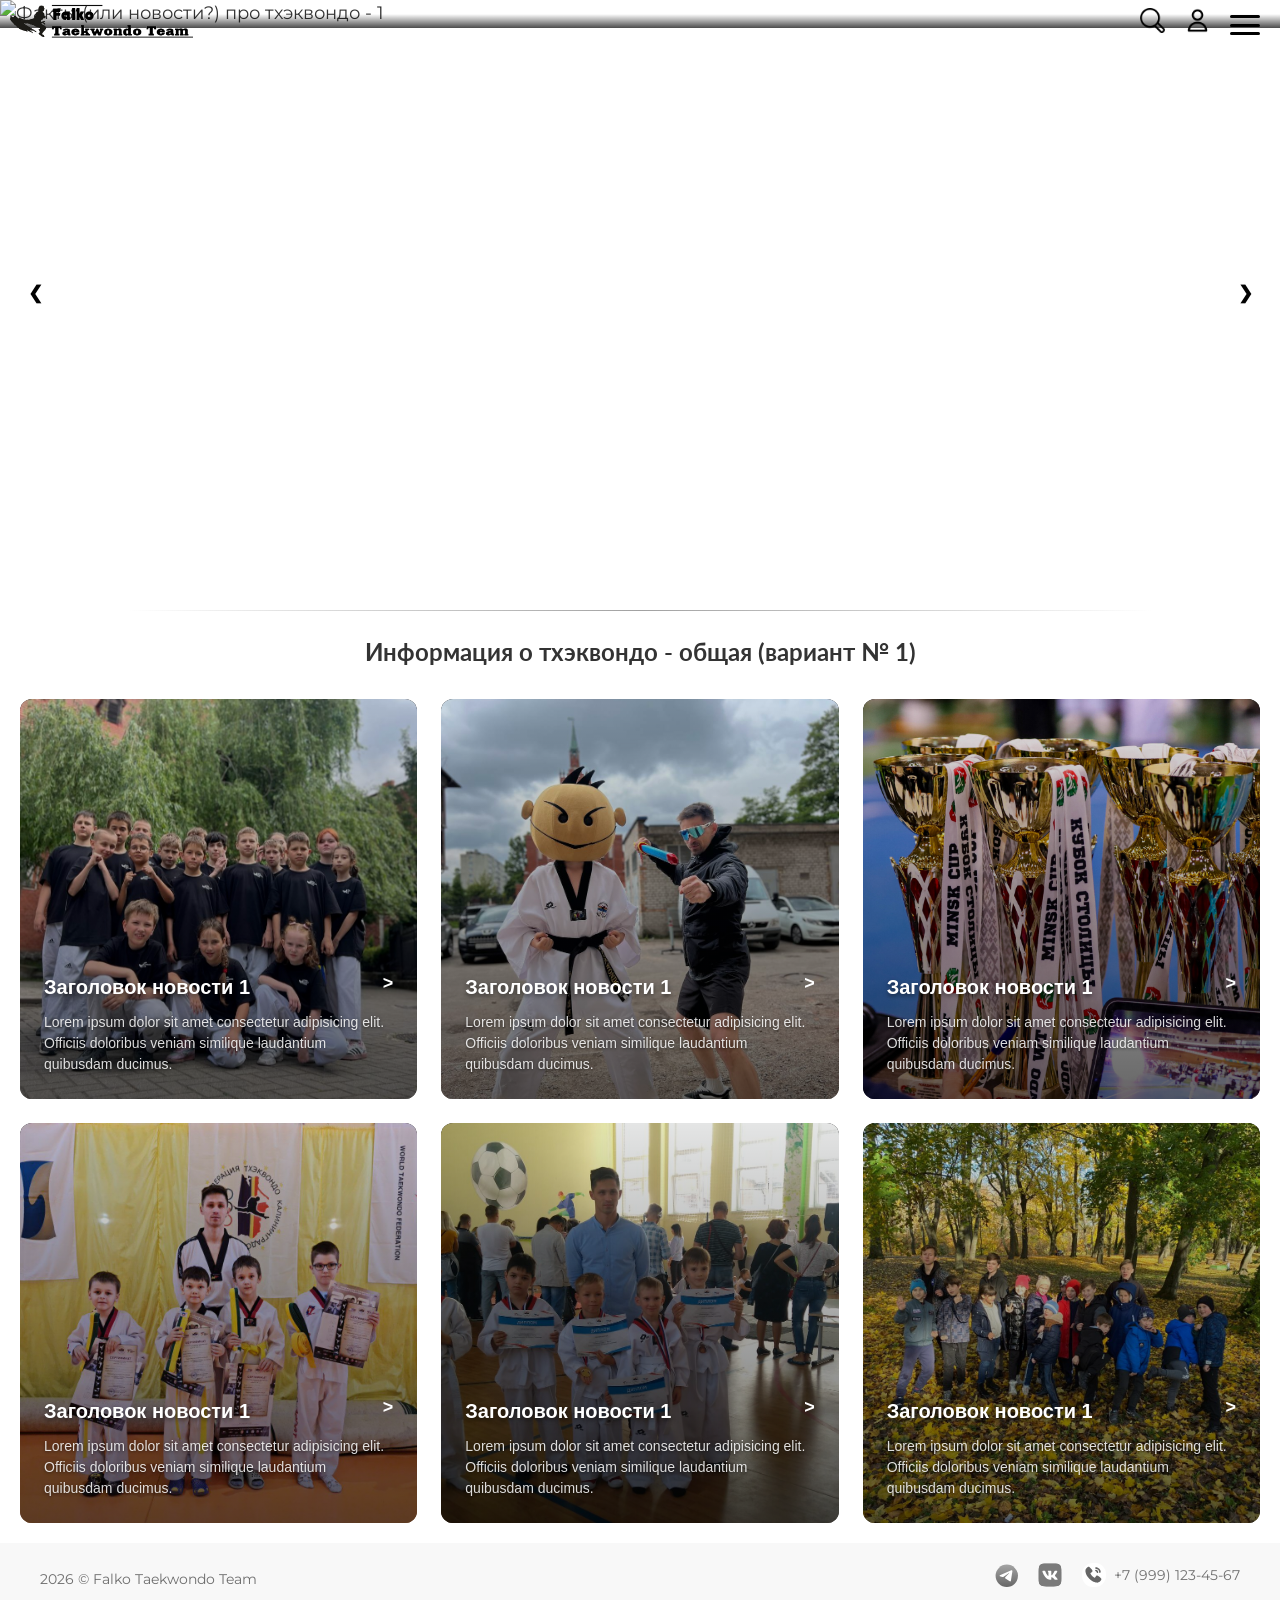
==== index.html @ ef69609c "first commit" ====
<!doctype html>
<html lang="en">

<head>
  <meta charset="UTF-8" />
  <meta name="viewport" content="width=device-width, initial-scale=1.0" />
  <title>Главная</title>


  <link rel="stylesheet" href="css/style_section.css">
  <link rel="stylesheet" href="css/style.css" />
  <link rel="stylesheet" href="css/style_footer.css">
  <link rel="stylesheet" href="css/style_button_up.css">
  <link rel="stylesheet" href="css/style_header.css">
  <link rel="stylesheet" href="css/style_news_1.css">
  <link rel="stylesheet" href="css/style_media_tablet.css">
  <link rel="stylesheet" href="css/style_media_mobile.css">


  <link rel="shortcut icon" href="image/favicon/favicon.ico" type="image/x-icon" />
  <link rel="apple-touch-icon" href="image/favicon/apple-touch-icon.png" />
  <link rel="icon" href="image/favicon/favicon.png" sizes="32x32" />
  <link rel="icon" href="image/favicon/favicon.png" sizes="16x16" />

  <link rel="preconnect" href="https://fonts.googleapis.com">
  <link rel="preconnect" href="https://fonts.gstatic.com" crossorigin>
  <link
    href="https://fonts.googleapis.com/css2?family=Lato:ital,wght@0,100;0,300;0,400;0,700;0,900;1,100;1,300;1,400;1,700;1,900&family=Montserrat:ital,wght@0,100..900;1,100..900&display=swap"
    rel="stylesheet">


  <script src="js/script_header.js" defer></script>
  <!-- <script src="js/script_body.js" defer></script> -->
  <script src="js/script_section.js" defer></script>
  <script src="js/script_button_up.js" defer></script>
  <script src="js/script_footer.js" defer></script>


</head>

<body>
  <site-header></site-header>


  <section class="section">
    <!-- Карусель "Факты о тхэквондо" -->
    <div class="carousel-wrapper">
      <div class="carousel-window">
        <button class="nav-btn prev" id="prevBtn">&#10094;</button>
        <button class="nav-btn next" id="nextBtn">&#10095;</button>
        <div class="carousel-dots" id="dotsContainer"></div>
        <div class="carousel-track" id="track"></div>
      </div>
    </div>


    <div class="rounded-line"></div>


    <!-- Новостной блок (вариант № 1) -->


    <div>
      <h1>Информация о тхэквондо - общая (вариант № 1)</h1>
      <div class="news-grid">
        <a href="#" class="news-card">
          <div class="news-card__image-wrap">
            <img src="image/content/new1_content/1.jpg" alt="Новость 1" class="news-card__image">
          </div>
          <div class="news-card__content">
            <div class="news-card__header">
              <h3 class="news-card__title">Заголовок новости 1</h3>
              <span class="news-card__arrow"></span>
            </div>
            <p class="news-card__text">Lorem ipsum dolor sit amet consectetur adipisicing elit. Officiis doloribus
              veniam similique laudantium quibusdam ducimus.</p>
          </div>
        </a>

        <a href="#" class="news-card">
          <div class="news-card__image-wrap">
            <img src="image/content/new1_content/2.jpg" alt="Новость 1" class="news-card__image">
          </div>
          <div class="news-card__content">
            <div class="news-card__header">
              <h3 class="news-card__title">Заголовок новости 1</h3>
              <span class="news-card__arrow"></span>
            </div>
            <p class="news-card__text">Lorem ipsum dolor sit amet consectetur adipisicing elit. Officiis doloribus
              veniam similique laudantium quibusdam ducimus.</p>
          </div>
        </a>


        <a href="#" class="news-card">
          <div class="news-card__image-wrap">
            <img src="image/content/new1_content/3.jpg" alt="Новость 1" class="news-card__image">
          </div>
          <div class="news-card__content">
            <div class="news-card__header">
              <h3 class="news-card__title">Заголовок новости 1</h3>
              <span class="news-card__arrow"></span>
            </div>
            <p class="news-card__text">Lorem ipsum dolor sit amet consectetur adipisicing elit. Officiis doloribus
              veniam similique laudantium quibusdam ducimus.</p>
          </div>
        </a>


        <a href="#" class="news-card">
          <div class="news-card__image-wrap">
            <img src="image/content/new1_content/4.jpg" alt="Новость 1" class="news-card__image">
          </div>
          <div class="news-card__content">
            <div class="news-card__header">
              <h3 class="news-card__title">Заголовок новости 1</h3>
              <span class="news-card__arrow"></span>
            </div>
            <p class="news-card__text">Lorem ipsum dolor sit amet consectetur adipisicing elit. Officiis doloribus
              veniam similique laudantium quibusdam ducimus.</p>
          </div>
        </a>


        <a href="#" class="news-card">
          <div class="news-card__image-wrap">
            <img src="image/content/new1_content/5.jpg" alt="Новость 1" class="news-card__image">
          </div>
          <div class="news-card__content">
            <div class="news-card__header">
              <h3 class="news-card__title">Заголовок новости 1</h3>
              <span class="news-card__arrow"></span>
            </div>
            <p class="news-card__text">Lorem ipsum dolor sit amet consectetur adipisicing elit. Officiis doloribus
              veniam similique laudantium quibusdam ducimus.</p>
          </div>
        </a>


        <a href="#" class="news-card">
          <div class="news-card__image-wrap">
            <img src="image/content/new1_content/6.jpg" alt="Новость 1" class="news-card__image">
          </div>
          <div class="news-card__content">
            <div class="news-card__header">
              <h3 class="news-card__title">Заголовок новости 1</h3>
              <span class="news-card__arrow"></span>
            </div>
            <p class="news-card__text">Lorem ipsum dolor sit amet consectetur adipisicing elit. Officiis doloribus
              veniam similique laudantium quibusdam ducimus.</p>
          </div>
        </a>
      </div>


    </div>

  </section>

  <!-- Кнопка Наверх -->
  <scroll-to-top></scroll-to-top>


  <site-footer></site-footer>

</body>

</html>
---- css/style_section.css ----
@charset "UTF-8";
/* Главный контейнер (окно + точки) */
.carousel-wrapper {
  width: 100vw;
  max-height: 65vh;
  margin-bottom: 25px;
}
.carousel {
  /* Окно карусели */
}
.carousel-window {
  position: relative;
  width: 100vw;
  max-height: 65vh;
  overflow: hidden;
  background-color: #ffffff;
  transition: height 0.4s ease-in-out;
}
.carousel {
  /* Лента со слайдами */
}
.carousel-track {
  display: flex;
  width: 100vw;
  max-height: 65vh;
  align-items: flex-start;
  transition: transform 0.5s ease-in-out;
}
.carousel-slide {
  flex: 0 0 100%;
  width: 100vw;
  max-height: 65vh;
  position: relative;
  display: flex;
  justify-content: center;
  align-items: center;
}
.carousel-slide::after {
  content: "";
  position: absolute;
  top: 0;
  left: 0;
  width: 100%;
  height: 100%;
  /* Градиент идет от прозрачного сверху к темному снизу */
  background: linear-gradient(to top, rgba(0, 0, 0, 0.7) 0%, rgba(0, 0, 0, 0) 50%);
  pointer-events: none;
}
.carousel-slide img {
  width: 100vw;
  max-height: 65vh;
  -o-object-fit: contain;
     object-fit: contain;
  pointer-events: none;
}

/* Контент (текст) поверх фото */
.slide-content {
  position: absolute;
  bottom: 0;
  left: 0;
  right: 0;
  text-align: center;
  padding: 20px 20px 45px 20px;
  color: #ffffff;
  z-index: 5;
}

/* Кнопки стрелок */
.nav-btn {
  position: absolute;
  top: 50%;
  transform: translateY(-50%);
  background: rgba(255, 255, 255, 0.5);
  color: #020202;
  border: none;
  width: clamp(24px, 6vw, 30px);
  height: clamp(24px, 6vw, 30px);
  display: flex;
  justify-content: center;
  align-items: center;
  cursor: pointer;
  font-size: clamp(12px, 3vw, 18px);
  font-weight: bold;
  border-radius: 50%;
  transition: background 0.3s;
  z-index: 10;
}

.nav-btn:hover {
  background: rgba(255, 255, 255, 0.7);
}

.prev {
  left: 20px;
}

.next {
  right: 20px;
}

/* Контейнер для точек-индикаторов */
.carousel-dots {
  position: absolute;
  display: flex;
  justify-content: center;
  gap: 10px;
  bottom: 15px;
  left: 50%;
  transform: translateX(-50%);
  z-index: 10;
}

/* Стили отдельной точки */
.dot {
  width: 8px;
  height: 8px;
  background-color: transparent;
  border: 1px solid rgb(255, 255, 255);
  border-radius: 50%;
  cursor: pointer;
  box-sizing: border-box;
  transition: background-color 0.3s, transform 0.3s;
  /* Активная точка */
}
.dot.active {
  background-color: #ffffff;
  transform: scale(1.2);
  width: 10px;
  height: 10px;
}/*# sourceMappingURL=style_section.css.map */
---- css/style.css ----
@charset "UTF-8";
html,
body {
  margin: 0;
  padding: 0;
  height: 100%;
}

/* Адаптивный размер текста для всего сайта */
body {
  /* Растягиваем body на всю высоту экрана */
  display: flex;
  flex-direction: column;
  min-height: 100vh;
  font-family: "Montserrat", sans-serif;
  font-optical-sizing: auto;
  font-weight: 400;
  font-style: normal;
  font-size: clamp(12px, 3vw, 18px);
  line-height: 1.55;
  color: #333;
}

a {
  text-decoration: none;
  color: #727272;
}

h1 {
  font-family: "Lato", sans-serif;
  font-weight: 700;
  font-style: normal;
  font-size: clamp(18px, 3vw, 24px);
  line-height: 1.35;
  text-align: center;
  margin-bottom: 0.9vw;
}

h2 {
  font-family: "Lato", sans-serif;
  font-weight: 600;
  font-size: clamp(16px, 3vw, 22px);
  line-height: 1.35;
  text-align: center;
  margin-bottom: 0.5vw;
}

.section {
  /* Главный контент занимает все свободное место, выталкивая футер вниз */
  flex: 1;
  margin: 0 auto;
}

.rounded-line {
  width: 80%;
  height: 0.5px;
  /* Максимальная толщина в центре */
  margin: 25px auto;
  /* Градиент от прозрачного к плотному цвету и снова к прозрачному */
  background: linear-gradient(to right, transparent 0%, #a1a1a1 50%, transparent 100%);
}/*# sourceMappingURL=style.css.map */
---- css/style_footer.css ----
@charset "UTF-8";
/* ==========================================================================
      2. СТИЛИ ДЛЯ ФУТЕРА
      ========================================================================== */
.site-footer {
  background-color: #f8f8f8;
  color: #fff;
  padding: 20px 0;
  margin-top: auto;
  /* Дополнительная страховка для прижатия */
}

/* Контейнер внутри футера для выравнивания элементов */
.footer-content {
  max-width: 1200px;
  margin: 0 auto;
  padding: 0 20px;
  display: flex;
  justify-content: space-between;
  align-items: center;
  flex-wrap: wrap;
  gap: 15px;
}

/* Текст копирайта */
.copyright {
  margin: 0;
  font-size: 14px;
  color: rgba(51, 51, 51, 0.7);
}
.copyright:hover {
  color: rgb(51, 51, 51);
}

/* Список кнопок/соцсетей */
.social-links {
  list-style: none;
  padding: 0;
  margin: 0;
  display: flex;
  gap: 20px;
}

/* 2. Делаем все иконки по умолчанию черно-белыми */
.social-icon {
  font-size: 14px;
}
.social-icon svg {
  width: 24px;
  height: 24px;
  filter: grayscale(100%);
  /* Полностью убирает цвет */
  /* Делает иконку слегка приглушенной (по желанию) */
  transition: filter 0.3s ease, opacity 0.3s ease;
  /* Плавный возврат цвета */
}
.social-icon {
  /* Настройка ссылки-телефона для выравнивания в линию */
}
.social-icon.phone {
  display: flex;
  align-items: center;
  gap: 8px;
  text-decoration: none;
}
.social-icon.phone-number {
  transition: color 0.3s ease;
}
.social-icon.phone:hover {
  color: rgb(51, 51, 51);
}

/* ==========================================================================
      3. ФИРМЕННЫЕ ЦВЕТА ПРИ НАВЕДЕНИИ
      ========================================================================== */
.social-links li:hover .social-icon svg {
  filter: grayscale(0%);
  /* Возвращает фирменный цвет */
  opacity: 1;
  /* Возвращает полную яркость */
  color: #fff;
}

/* ==========================================================================
      4. АДАПТИВНОСТЬ ДЛЯ МОБИЛЬНЫХ ЭКРАНОВ
      ========================================================================== */
@media (max-width: 600px) {
  .footer-content {
    flex-direction: column;
    text-align: center;
  }
}/*# sourceMappingURL=style_footer.css.map */
---- css/style_button_up.css ----
@charset "UTF-8";
/* Базовые стили для кнопки Наверх */
.scroll-to-top {
  position: fixed;
  bottom: 10vh;
  right: -60px;
  width: clamp(30px, 3vw, 50px);
  height: clamp(30px, 3vw, 50px);
  background-color: rgba(33, 33, 33, 0.5);
  border: 1px solid #ffffff;
  border-radius: 50%;
  cursor: pointer;
  display: flex;
  justify-content: center;
  align-items: center;
  opacity: 0;
  visibility: hidden;
  transition: all 0.7s ease;
  /* Плавное скольжение и появление */
  z-index: 1000;
  box-shadow: 0 4px 10px rgba(0, 0, 0, 0.3);
  /* Цвет стрелки внутри кнопки */
}
.scroll-to-top svg {
  width: clamp(28px, 3vw, 40px);
  height: clamp(28px, 3vw, 40px);
  fill: #fff;
  transition: transform 0.1s ease;
}
.scroll-to-top {
  /* Эффект при наведении курсора */
}
.scroll-to-top:hover {
  background-color: rgba(33, 33, 33, 0.9);
}
.scroll-to-top:hover svg {
  transform: translateY(-3px);
  /* Стрелка немного смещается вверх */
}
.scroll-to-top {
  /* Класс, который будет добавляться через JavaScript при скролле */
}
.scroll-to-top.show {
  right: 40px;
  opacity: 1;
  visibility: visible;
}/*# sourceMappingURL=style_button_up.css.map */
---- css/style_header.css ----
@charset "UTF-8";
/* ------------- Header (строка меню) ------------- */
.header-menu {
  display: flex;
  flex-wrap: nowrap;
  justify-content: space-between;
  height: 50px;
  position: fixed;
  width: 100%;
  color: #2e2d2d;
  z-index: 1000;
  transition: background-color 0.3s ease;
}
.header-menu.scrolled {
  background-color: rgba(255, 255, 255, 0.3);
  backdrop-filter: blur(0.7px);
  box-shadow: 0 2px 10px rgba(2, 2, 2, 0.1);
}
.header-menu__navbar {
  display: flex;
  align-items: center;
  height: 50px;
}
.header-menu__navbar.left {
  padding-left: 10px;
  height: 50px;
}
.header-menu__navbar.right {
  justify-content: flex-end;
  gap: 20px;
  padding-right: 20px;
}
.header-menu__nav-item {
  display: flex;
  align-items: center;
  gap: 8px;
  cursor: pointer;
}
.header-menu__logo {
  max-height: 180px;
}
.header-menu__imglogo {
  max-height: 40px;
}
.header-menu__img-nav-item {
  max-height: 25px;
}
.header-menu__burger {
  /* Контейнер кнопки */
  display: flex;
  flex-direction: column;
  justify-content: space-between;
  width: 30px;
  height: 20px;
  background: transparent;
  border: none;
  cursor: pointer;
  padding: 0;
  box-sizing: border-box;
  /* Общие стили для всех трех линий */
}
.header-menu__burger.line {
  height: 3px;
  background-color: #000000;
  border-radius: 2px;
  transition: all 0.3s ease-in-out;
}
.header-menu__burger {
  /* Стили при открытом меню (класс .active) - Преобразование в Х */
}
.header-menu__burger.active .line:nth-child(1) {
  transform: translateY(8.5px) rotate(45deg);
}
.header-menu__burger.active .line:nth-child(2) {
  opacity: 0;
}
.header-menu__burger.active .line:nth-child(3) {
  transform: translateY(-8.5px) rotate(-45deg);
}
.header-menu__burger {
  /* Выезжающая панель меню */
}
.header-menu__burger_side-menu {
  position: fixed;
  top: 50px;
  right: 0px;
  min-width: 10vw;
  max-height: 80vh;
  background-color: rgb(255, 255, 255);
  z-index: 999;
  padding: 5px;
  /* Сдвигаем меню вправо на всю его ширину (оно полностью прячется) */
  transform: translateX(100%);
  /* Эффект плавности: кубическая кривая (cubic-bezier) делает старт и финиш мягкими */
  transition: transform 0.5s cubic-bezier(0.25, 1, 0.5, 1);
  /* Отображение меню при активации */
}
.header-menu__burger_side-menu.active {
  box-shadow: -5px 0 15px rgba(0, 0, 0, 0.5);
  transform: translateX(0);
}
.header-menu__burger_side-menu ul {
  list-style: none;
  padding: 8px 10px;
}
.header-menu__burger_side-menu li a {
  display: block;
  padding: 8px 10px;
  transition: background 0.2s;
  font-size: clamp(12px, 3vw, 16px);
}
.header-menu__burger_side-menu li a:hover {
  text-decoration: underline;
}
.header-menu__burger {
  /* Затемнение фона при открытом блоке меню */
}
.header-menu__burger_menu-overlay {
  position: fixed;
  top: 0;
  left: 0;
  width: 100vw;
  height: 100vh;
  background: rgba(0, 0, 0, 0.5);
  z-index: 998;
  opacity: 0;
  pointer-events: none;
  transition: opacity 0.4s ease-in-out;
}
.header-menu__burger_menu-overlay.active {
  opacity: 1;
  pointer-events: auto;
}/*# sourceMappingURL=style_header.css.map */
---- css/style_news_1.css ----
@charset "UTF-8";
/* Сетка: по 3 карточки в ряд с ограничением размера */
.news-grid {
  display: grid;
  grid-template-columns: repeat(3, minmax(0, 550px));
  justify-content: center;
  gap: 24px;
  padding: 20px;
  font-family: sans-serif;
}
.news {
  /* Стили карточки */
}
.news-card {
  position: relative;
  /* Важно для абсолютного позиционирования текста */
  display: flex;
  flex-direction: column;
  height: 400px;
  /* Фиксированная высота карточки */
  border-radius: 12px;
  overflow: hidden;
  text-decoration: none;
  color: #ffffff;
  /* Белый цвет текста для контраста */
  background-color: #000000;
  /* Контейнер для картинки и затемнения */
}
.news-card__image-wrap {
  position: absolute;
  top: 0;
  left: 0;
  width: 100%;
  height: 100%;
  z-index: 1;
}
.news-card {
  /* Градиентное затемнение поверх картинки для читаемости текста */
}
.news-card__image-wrap::after {
  content: "";
  position: absolute;
  top: 0;
  left: 0;
  width: 100%;
  height: 100%;
  background: linear-gradient(to bottom, rgba(0, 0, 0, 0.1) 0%, rgba(0, 0, 0, 0.6) 100%);
  z-index: 2;
}
.news-card {
  /* Картинка и её анимация */
}
.news-card__image {
  width: 100%;
  height: 100%;
  -o-object-fit: cover;
     object-fit: cover;
  transition: transform 0.4s ease;
}
.news-card {
  /* Увеличение фото при наведении */
}
.news-card:hover .news-card__image {
  transform: scale(1.08);
}
.news-card {
  /* Контентная часть поверх картинки */
}
.news-card__content {
  position: relative;
  z-index: 3;
  /* Элементы выводятся поверх слоя затемнения */
  padding: 24px;
  margin-top: auto;
  /* Прижимает весь текстовый блок к нижнему краю */
  display: flex;
  flex-direction: column;
  width: 100%;
  box-sizing: border-box;
}
.news-card {
  /* Верхняя строка: заголовок слева, стрелка справа */
}
.news-card__header {
  display: flex;
  justify-content: space-between;
  align-items: flex-start;
  gap: 16px;
  margin-bottom: 12px;
}
.news-card {
  /* Заголовок новости */
}
.news-card__title {
  margin: 0;
  font-size: 20px;
  font-weight: 600;
  line-height: 1.3;
  text-shadow: 0 2px 4px rgba(0, 0, 0, 0.5);
  /* Дополнительный объем для текста */
}
.news-card {
  /* Стрелка > в верхнем правом углу текстового блока */
}
.news-card__arrow {
  font-size: 18px;
  line-height: 1;
  font-weight: bold;
  transition: transform 0.3s ease;
  color: #ffffff;
  -webkit-user-select: none;
     -moz-user-select: none;
          user-select: none;
}
.news-card__arrow::before {
  content: ">";
}
.news-card {
  /* Анимация стрелки при наведении */
}
.news-card:hover .news-card__arrow {
  transform: translateX(5px);
}
.news-card {
  /* Краткая информация снизу */
}
.news-card__text {
  margin: 0;
  font-size: 14px;
  color: rgba(255, 255, 255, 0.85);
  /* Слегка прозрачный белый текст */
  line-height: 1.5;
  text-shadow: 0 1px 3px rgba(0, 0, 0, 0.5);
}

/* Адаптивность для планшетов */
@media (max-width: 992px) {
  .news-grid {
    grid-template-columns: repeat(2, minmax(0, 350px));
  }
}
/* Адаптивность для мобильных */
@media (max-width: 650px) {
  .news-grid {
    grid-template-columns: minmax(0, 350px);
  }
}/*# sourceMappingURL=style_news_1.css.map */
---- css/style_media_tablet.css ----
/*# sourceMappingURL=style_media_tablet.css.map */
---- css/style_media_mobile.css ----
.header-menu__imglogo {
  max-height: 32px;
}/*# sourceMappingURL=style_media_mobile.css.map */
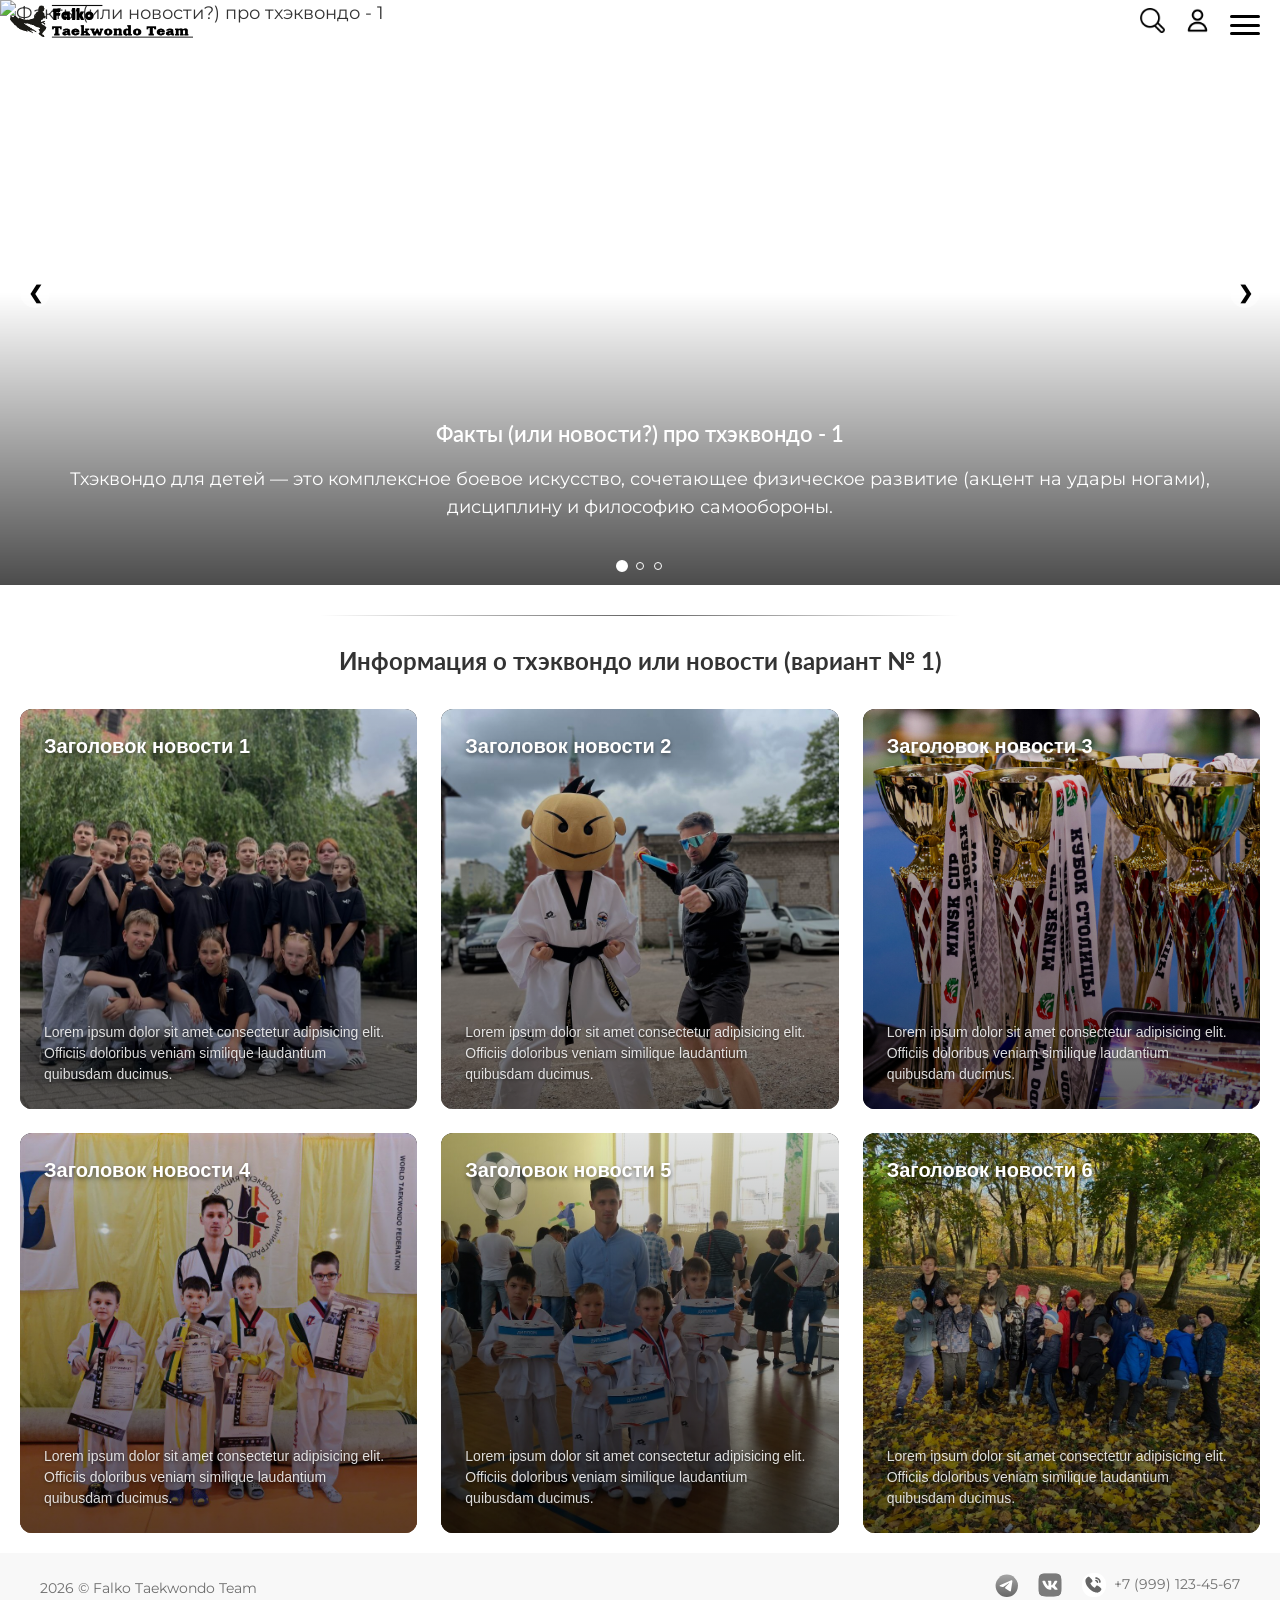
==== commit acca942a: "update Graduate work" ====
--- a/index.html
+++ b/index.html
@@ -7,14 +7,14 @@
   <title>Главная</title>
 
 
-  <link rel="stylesheet" href="css/style_section.css">
   <link rel="stylesheet" href="css/style.css" />
-  <link rel="stylesheet" href="css/style_footer.css">
-  <link rel="stylesheet" href="css/style_button_up.css">
-  <link rel="stylesheet" href="css/style_header.css">
-  <link rel="stylesheet" href="css/style_news_1.css">
-  <link rel="stylesheet" href="css/style_media_tablet.css">
-  <link rel="stylesheet" href="css/style_media_mobile.css">
+  <link rel="stylesheet" href="css/header.css">
+  <link rel="stylesheet" href="css/section_carousel_index.css">
+  <link rel="stylesheet" href="css/section_news1_index.css">
+  <link rel="stylesheet" href="css/button_up.css">
+  <link rel="stylesheet" href="css/footer.css">
+  <link rel="stylesheet" href="css/media_tablet.css">
+  <link rel="stylesheet" href="css/media_mobile.css">
 
 
   <link rel="shortcut icon" href="image/favicon/favicon.ico" type="image/x-icon" />
@@ -29,11 +29,12 @@
     rel="stylesheet">
 
 
-  <script src="js/script_header.js" defer></script>
-  <!-- <script src="js/script_body.js" defer></script> -->
-  <script src="js/script_section.js" defer></script>
-  <script src="js/script_button_up.js" defer></script>
-  <script src="js/script_footer.js" defer></script>
+  <script src="js/header.js" defer></script>
+  <script src="js/section_carousel_index.js" defer></script>
+  <script src="js/section_news1_index.js" defer></script>
+  <script src="js/button_up.js" defer></script>
+  <script src="js/footer.js" defer></script>
+
 
 
 </head>
@@ -53,107 +54,15 @@
       </div>
     </div>
 
+    <hr class="gradient-line">
 
-    <div class="rounded-line"></div>
+    <!-- Новостной блок (вариант № 1) -->
+    <div class="news">
+      <h1>Информация о тхэквондо или новости (вариант № 1)</h1>
+      <div class="news-grid" id="news-grid"></div>
+    </div>
 
 
-    <!-- Новостной блок (вариант № 1) -->
-
-
-    <div>
-      <h1>Информация о тхэквондо - общая (вариант № 1)</h1>
-      <div class="news-grid">
-        <a href="#" class="news-card">
-          <div class="news-card__image-wrap">
-            <img src="image/content/new1_content/1.jpg" alt="Новость 1" class="news-card__image">
-          </div>
-          <div class="news-card__content">
-            <div class="news-card__header">
-              <h3 class="news-card__title">Заголовок новости 1</h3>
-              <span class="news-card__arrow"></span>
-            </div>
-            <p class="news-card__text">Lorem ipsum dolor sit amet consectetur adipisicing elit. Officiis doloribus
-              veniam similique laudantium quibusdam ducimus.</p>
-          </div>
-        </a>
-
-        <a href="#" class="news-card">
-          <div class="news-card__image-wrap">
-            <img src="image/content/new1_content/2.jpg" alt="Новость 1" class="news-card__image">
-          </div>
-          <div class="news-card__content">
-            <div class="news-card__header">
-              <h3 class="news-card__title">Заголовок новости 1</h3>
-              <span class="news-card__arrow"></span>
-            </div>
-            <p class="news-card__text">Lorem ipsum dolor sit amet consectetur adipisicing elit. Officiis doloribus
-              veniam similique laudantium quibusdam ducimus.</p>
-          </div>
-        </a>
-
-
-        <a href="#" class="news-card">
-          <div class="news-card__image-wrap">
-            <img src="image/content/new1_content/3.jpg" alt="Новость 1" class="news-card__image">
-          </div>
-          <div class="news-card__content">
-            <div class="news-card__header">
-              <h3 class="news-card__title">Заголовок новости 1</h3>
-              <span class="news-card__arrow"></span>
-            </div>
-            <p class="news-card__text">Lorem ipsum dolor sit amet consectetur adipisicing elit. Officiis doloribus
-              veniam similique laudantium quibusdam ducimus.</p>
-          </div>
-        </a>
-
-
-        <a href="#" class="news-card">
-          <div class="news-card__image-wrap">
-            <img src="image/content/new1_content/4.jpg" alt="Новость 1" class="news-card__image">
-          </div>
-          <div class="news-card__content">
-            <div class="news-card__header">
-              <h3 class="news-card__title">Заголовок новости 1</h3>
-              <span class="news-card__arrow"></span>
-            </div>
-            <p class="news-card__text">Lorem ipsum dolor sit amet consectetur adipisicing elit. Officiis doloribus
-              veniam similique laudantium quibusdam ducimus.</p>
-          </div>
-        </a>
-
-
-        <a href="#" class="news-card">
-          <div class="news-card__image-wrap">
-            <img src="image/content/new1_content/5.jpg" alt="Новость 1" class="news-card__image">
-          </div>
-          <div class="news-card__content">
-            <div class="news-card__header">
-              <h3 class="news-card__title">Заголовок новости 1</h3>
-              <span class="news-card__arrow"></span>
-            </div>
-            <p class="news-card__text">Lorem ipsum dolor sit amet consectetur adipisicing elit. Officiis doloribus
-              veniam similique laudantium quibusdam ducimus.</p>
-          </div>
-        </a>
-
-
-        <a href="#" class="news-card">
-          <div class="news-card__image-wrap">
-            <img src="image/content/new1_content/6.jpg" alt="Новость 1" class="news-card__image">
-          </div>
-          <div class="news-card__content">
-            <div class="news-card__header">
-              <h3 class="news-card__title">Заголовок новости 1</h3>
-              <span class="news-card__arrow"></span>
-            </div>
-            <p class="news-card__text">Lorem ipsum dolor sit amet consectetur adipisicing elit. Officiis doloribus
-              veniam similique laudantium quibusdam ducimus.</p>
-          </div>
-        </a>
-      </div>
-
-
-    </div>
 
   </section>
 
--- a/css/style.css
+++ b/css/style.css
@@ -43,19 +43,4 @@
   line-height: 1.35;
   text-align: center;
   margin-bottom: 0.5vw;
-}
-
-.section {
-  /* Главный контент занимает все свободное место, выталкивая футер вниз */
-  flex: 1;
-  margin: 0 auto;
-}
-
-.rounded-line {
-  width: 80%;
-  height: 0.5px;
-  /* Максимальная толщина в центре */
-  margin: 25px auto;
-  /* Градиент от прозрачного к плотному цвету и снова к прозрачному */
-  background: linear-gradient(to right, transparent 0%, #a1a1a1 50%, transparent 100%);
 }/*# sourceMappingURL=style.css.map */
--- a/css/header.css
+++ b/css/header.css
@@ -0,0 +1,137 @@
+@charset "UTF-8";
+/* ------------- Header (строка меню) ------------- */
+.header-menu {
+  display: flex;
+  flex-wrap: nowrap;
+  justify-content: space-between;
+  height: 50px;
+  position: fixed;
+  top: 0;
+  left: 0;
+  width: 100%;
+  color: #2e2d2d;
+  z-index: 1000;
+  transition: background-color 0.3s ease;
+  box-sizing: border-box;
+}
+.header-menu.scrolled {
+  background-color: rgba(255, 255, 255, 0.3);
+  backdrop-filter: blur(0.7px);
+  box-shadow: 0 2px 10px rgba(2, 2, 2, 0.1);
+}
+.header-menu__navbar {
+  display: flex;
+  align-items: center;
+  height: 50px;
+}
+.header-menu__navbar.left {
+  padding-left: 10px;
+  height: 50px;
+}
+.header-menu__navbar.right {
+  justify-content: flex-end;
+  gap: 20px;
+  padding-right: 20px;
+}
+.header-menu__nav-item {
+  display: flex;
+  align-items: center;
+  gap: 8px;
+  cursor: pointer;
+}
+.header-menu__logo {
+  max-height: 180px;
+}
+.header-menu__imglogo {
+  max-height: 40px;
+}
+.header-menu__img-nav-item {
+  max-height: 25px;
+}
+.header-menu__burger {
+  /* Контейнер кнопки */
+  display: flex;
+  flex-direction: column;
+  justify-content: space-between;
+  width: 30px;
+  height: 20px;
+  background: transparent;
+  border: none;
+  cursor: pointer;
+  padding: 0;
+  box-sizing: border-box;
+  /* Общие стили для всех трех линий */
+}
+.header-menu__burger.line {
+  height: 3px;
+  background-color: #000000;
+  border-radius: 2px;
+  transition: all 0.3s ease-in-out;
+}
+.header-menu__burger {
+  /* Стили при открытом меню (класс .active) - Преобразование в Х */
+}
+.header-menu__burger.active .line:nth-child(1) {
+  transform: translateY(8.5px) rotate(45deg);
+}
+.header-menu__burger.active .line:nth-child(2) {
+  opacity: 0;
+}
+.header-menu__burger.active .line:nth-child(3) {
+  transform: translateY(-8.5px) rotate(-45deg);
+}
+.header-menu__burger {
+  /* Выезжающая панель меню */
+}
+.header-menu__burger_side-menu {
+  position: fixed;
+  top: 50px;
+  right: 0px;
+  min-width: 10vw;
+  max-height: 80vh;
+  background-color: rgb(255, 255, 255);
+  z-index: 999;
+  padding: 5px;
+  /* Сдвигаем меню вправо на всю его ширину (оно полностью прячется) */
+  transform: translateX(100%);
+  /* Эффект плавности: кубическая кривая (cubic-bezier) делает старт и финиш мягкими */
+  transition: transform 0.5s cubic-bezier(0.25, 1, 0.5, 1);
+  /* Отображение меню при активации */
+}
+.header-menu__burger_side-menu.active {
+  box-shadow: -5px 0 15px rgba(0, 0, 0, 0.5);
+  transform: translateX(0);
+}
+.header-menu__burger_side-menu ul {
+  list-style: none;
+  padding: 8px 10px;
+}
+.header-menu__burger_side-menu li a {
+  display: block;
+  padding: 8px 10px;
+  transition: background 0.2s;
+  font-size: clamp(12px, 3vw, 16px);
+}
+.header-menu__burger_side-menu li a:hover {
+  text-decoration: underline;
+}
+.header-menu__burger {
+  /* Затемнение фона при открытом блоке меню */
+}
+.header-menu__burger_menu-overlay {
+  position: fixed;
+  top: 0;
+  left: 0;
+  right: 0;
+  bottom: 0;
+  height: 100vh;
+  background: rgba(0, 0, 0, 0.5);
+  z-index: 998;
+  opacity: 0;
+  pointer-events: none;
+  transition: opacity 0.4s ease-in-out;
+}
+.header-menu__burger_menu-overlay.active {
+  opacity: 1;
+  pointer-events: auto;
+}/*# sourceMappingURL=style_header.css.map */
--- a/css/section_carousel_index.css
+++ b/css/section_carousel_index.css
@@ -0,0 +1,148 @@
+@charset "UTF-8";
+.section {
+  /* Главный контент занимает все свободное место, выталкивая футер вниз */
+  flex: 1;
+  width: 100%;
+}
+
+.gradient-line {
+  border: none;
+  height: 1px;
+  width: 50%;
+  background-image: linear-gradient(to right, transparent, #636363, transparent);
+  margin-top: 30px;
+}
+
+/* Главный контейнер "карусели" (окно + точки) */
+.carousel-wrapper {
+  position: relative;
+  width: 100%;
+  max-height: 65vh;
+  margin-bottom: 25px;
+}
+.carousel {
+  /* Окно карусели */
+}
+.carousel-window {
+  position: relative;
+  width: 100%;
+  max-height: 65vh;
+  overflow: hidden;
+  background-color: #ffffff;
+  transition: height 0.4s ease-in-out;
+}
+.carousel {
+  /* Лента со слайдами */
+}
+.carousel-track {
+  display: flex;
+  max-height: 65vh;
+  /* will-change заставляет видеокарту смартфона плавно двигать ленту */
+  will-change: transform;
+  align-items: flex-start;
+  transition: transform 0.5s ease-in-out;
+}
+.carousel-slide {
+  flex: 0 0 100%;
+  width: 100%;
+  max-height: 65vh;
+  position: relative;
+  display: flex;
+  justify-content: center;
+  align-items: center;
+  overflow: hidden;
+}
+.carousel-slide::after {
+  content: "";
+  position: absolute;
+  top: 0;
+  left: 0;
+  width: 100%;
+  height: 100%;
+  /* Градиент идет от прозрачного сверху к темному снизу */
+  background: linear-gradient(to top, rgba(0, 0, 0, 0.7) 0%, rgba(0, 0, 0, 0) 50%);
+  pointer-events: none;
+}
+.carousel-slide img {
+  width: 100%;
+  max-height: 65vh;
+  /* Предотвращает дергание макета при ленивой загрузке картинок */
+  aspect-ratio: 16/9;
+  -o-object-fit: contain;
+     object-fit: contain;
+  pointer-events: none;
+}
+
+/* Контент (текст) поверх фото */
+.slide-content {
+  position: absolute;
+  bottom: 0;
+  left: 0;
+  right: 0;
+  text-align: center;
+  padding: 20px 20px 45px 20px;
+  color: #ffffff;
+  z-index: 5;
+}
+
+/* Кнопки стрелок */
+.nav-btn {
+  position: absolute;
+  top: 50%;
+  transform: translateY(-50%);
+  background: rgba(255, 255, 255, 0.5);
+  color: #020202;
+  border: none;
+  width: clamp(24px, 6vw, 30px);
+  height: clamp(24px, 6vw, 30px);
+  display: flex;
+  justify-content: center;
+  align-items: center;
+  cursor: pointer;
+  font-size: clamp(12px, 3vw, 18px);
+  font-weight: bold;
+  border-radius: 50%;
+  transition: background 0.3s;
+  z-index: 10;
+}
+
+.nav-btn:hover {
+  background: rgba(255, 255, 255, 0.7);
+}
+
+.prev {
+  left: 20px;
+}
+
+.next {
+  right: 20px;
+}
+
+/* Контейнер для точек-индикаторов */
+.carousel-dots {
+  position: absolute;
+  display: flex;
+  justify-content: center;
+  gap: 10px;
+  bottom: 15px;
+  left: 50%;
+  transform: translateX(-50%);
+  z-index: 10;
+}
+
+/* Стили отдельной точки */
+.dot {
+  width: 8px;
+  height: 8px;
+  background-color: transparent;
+  border: 1px solid rgb(255, 255, 255);
+  border-radius: 50%;
+  cursor: pointer;
+  box-sizing: border-box;
+  transition: background-color 0.3s, transform 0.3s;
+  /* Активная точка */
+}
+.dot.active {
+  background-color: #ffffff;
+  transform: scale(1.5);
+}/*# sourceMappingURL=section_carousel_index.css.map */
--- a/css/section_news1_index.css
+++ b/css/section_news1_index.css
@@ -0,0 +1,129 @@
+@charset "UTF-8";
+/* Сетка: по 3 карточки в ряд с ограничением размера */
+.news {
+  overflow-x: hidden;
+  box-sizing: border-box;
+}
+.news-grid {
+  display: grid;
+  grid-template-columns: repeat(3, minmax(0, 550px));
+  justify-content: center;
+  gap: 24px;
+  padding: 20px;
+  font-family: sans-serif;
+  margin: 0 auto;
+}
+.news {
+  /* Стили карточки */
+}
+.news-card {
+  position: relative;
+  display: flex;
+  flex-direction: column;
+  height: 400px;
+  border-radius: 12px;
+  overflow: hidden;
+  text-decoration: none;
+  color: #ffffff;
+  background-color: #000000;
+  width: 100%;
+  min-width: 0;
+}
+.news-card__image {
+  width: 100%;
+  height: 100%;
+  -o-object-fit: cover;
+     object-fit: cover;
+  transition: transform 0.4s ease;
+}
+.news-card__image-wrap {
+  position: absolute;
+  top: 0;
+  left: 0;
+  width: 100%;
+  height: 100%;
+  z-index: 1;
+}
+.news-card__image-wrap::after {
+  content: "";
+  position: absolute;
+  top: 0;
+  left: 0;
+  width: 100%;
+  height: 100%;
+  background: linear-gradient(to bottom, rgba(0, 0, 0, 0.1) 0%, rgba(0, 0, 0, 0.6) 100%);
+  z-index: 2;
+}
+.news-card {
+  /* Увеличение фото при наведении */
+}
+.news-card:hover .news-card__image {
+  transform: scale(1.08);
+}
+.news-card__content {
+  position: relative;
+  z-index: 3;
+  padding: 24px;
+  height: 100%;
+  display: flex;
+  flex-direction: column;
+  width: 100%;
+  box-sizing: border-box;
+}
+.news-card__header {
+  display: flex;
+  justify-content: space-between;
+  align-items: flex-start;
+  gap: 16px;
+  order: -1;
+  margin-bottom: auto;
+}
+.news-card {
+  /* Заголовок новости */
+}
+.news-card__title {
+  margin: 0;
+  font-size: 20px;
+  font-weight: 600;
+  line-height: 1.3;
+  text-shadow: 0 2px 4px rgba(0, 0, 0, 0.5);
+}
+.news-card__text {
+  margin: 0;
+  font-size: 14px;
+  color: rgba(255, 255, 255, 0.85);
+  line-height: 1.5;
+  text-shadow: 0 1px 3px rgba(0, 0, 0, 0.5);
+}
+
+.news-spinner {
+  margin: 20px auto;
+  width: 40px;
+  height: 40px;
+  border: 4px solid rgba(0, 0, 0, 0.1);
+  border-left-color: #000;
+  /* Цвет лоадера */
+  border-radius: 50%;
+  animation: spin 1s linear infinite;
+}
+
+@keyframes spin {
+  0% {
+    transform: rotate(0deg);
+  }
+  100% {
+    transform: rotate(360deg);
+  }
+}
+/* Адаптивность для планшетов */
+@media (max-width: 992px) {
+  .news-grid {
+    grid-template-columns: repeat(2, 1fr);
+  }
+}
+/* Адаптивность для мобильных */
+@media (max-width: 650px) {
+  .news-grid {
+    grid-template-columns: repeat(1, 1fr);
+  }
+}/*# sourceMappingURL=section_news1_index.css.map */
--- a/css/button_up.css
+++ b/css/button_up.css
@@ -0,0 +1,47 @@
+@charset "UTF-8";
+/* Базовые стили для кнопки Наверх */
+.scroll-to-top {
+  position: fixed;
+  bottom: 10vh;
+  right: -60px;
+  width: clamp(30px, 3vw, 50px);
+  height: clamp(30px, 3vw, 50px);
+  background-color: rgba(33, 33, 33, 0.5);
+  border: 1px solid #ffffff;
+  border-radius: 50%;
+  cursor: pointer;
+  display: flex;
+  justify-content: center;
+  align-items: center;
+  opacity: 0;
+  visibility: hidden;
+  transition: all 0.7s ease;
+  /* Плавное скольжение и появление */
+  z-index: 1000;
+  box-shadow: 0 4px 10px rgba(0, 0, 0, 0.3);
+  /* Цвет стрелки внутри кнопки */
+}
+.scroll-to-top svg {
+  width: clamp(28px, 3vw, 40px);
+  height: clamp(28px, 3vw, 40px);
+  fill: #fff;
+  transition: transform 0.1s ease;
+}
+.scroll-to-top {
+  /* Эффект при наведении курсора */
+}
+.scroll-to-top:hover {
+  background-color: rgba(33, 33, 33, 0.9);
+}
+.scroll-to-top:hover svg {
+  transform: translateY(-3px);
+  /* Стрелка немного смещается вверх */
+}
+.scroll-to-top {
+  /* Класс, который будет добавляться через JavaScript при скролле */
+}
+.scroll-to-top.show {
+  right: 40px;
+  opacity: 1;
+  visibility: visible;
+}/*# sourceMappingURL=style_button_up.css.map */
--- a/css/footer.css
+++ b/css/footer.css
@@ -0,0 +1,92 @@
+@charset "UTF-8";
+/* ==========================================================================
+      2. СТИЛИ ДЛЯ ФУТЕРА
+      ========================================================================== */
+.site-footer {
+  background-color: #f8f8f8;
+  color: #fff;
+  padding: 20px 0;
+  margin-top: auto;
+  /* Дополнительная страховка для прижатия */
+}
+
+/* Контейнер внутри футера для выравнивания элементов */
+.footer-content {
+  max-width: 1200px;
+  margin: 0 auto;
+  padding: 0 20px;
+  display: flex;
+  justify-content: space-between;
+  align-items: center;
+  flex-wrap: wrap;
+  gap: 15px;
+}
+
+/* Текст копирайта */
+.copyright {
+  margin: 0;
+  font-size: 14px;
+  color: rgba(51, 51, 51, 0.7);
+}
+.copyright:hover {
+  color: rgb(51, 51, 51);
+}
+
+/* Список кнопок/соцсетей */
+.social-links {
+  list-style: none;
+  padding: 0;
+  margin: 0;
+  display: flex;
+  gap: 20px;
+}
+
+/* 2. Делаем все иконки по умолчанию черно-белыми */
+.social-icon {
+  font-size: 14px;
+}
+.social-icon svg {
+  width: 24px;
+  height: 24px;
+  filter: grayscale(100%);
+  /* Полностью убирает цвет */
+  /* Делает иконку слегка приглушенной (по желанию) */
+  transition: filter 0.3s ease, opacity 0.3s ease;
+  /* Плавный возврат цвета */
+}
+.social-icon {
+  /* Настройка ссылки-телефона для выравнивания в линию */
+}
+.social-icon.phone {
+  display: flex;
+  align-items: center;
+  gap: 8px;
+  text-decoration: none;
+}
+.social-icon.phone-number {
+  transition: color 0.3s ease;
+}
+.social-icon.phone:hover {
+  color: rgb(51, 51, 51);
+}
+
+/* ==========================================================================
+      3. ФИРМЕННЫЕ ЦВЕТА ПРИ НАВЕДЕНИИ
+      ========================================================================== */
+.social-links li:hover .social-icon svg {
+  filter: grayscale(0%);
+  /* Возвращает фирменный цвет */
+  opacity: 1;
+  /* Возвращает полную яркость */
+  color: #fff;
+}
+
+/* ==========================================================================
+      4. АДАПТИВНОСТЬ ДЛЯ МОБИЛЬНЫХ ЭКРАНОВ
+      ========================================================================== */
+@media (max-width: 600px) {
+  .footer-content {
+    flex-direction: column;
+    text-align: center;
+  }
+}/*# sourceMappingURL=style_footer.css.map */
--- a/css/media_tablet.css
+++ b/css/media_tablet.css
@@ -0,0 +1 @@
+/*# sourceMappingURL=style_media_tablet.css.map */
--- a/css/media_mobile.css
+++ b/css/media_mobile.css
@@ -0,0 +1,3 @@
+.header-menu__imglogo {
+  max-height: 32px;
+}/*# sourceMappingURL=style_media_mobile.css.map */
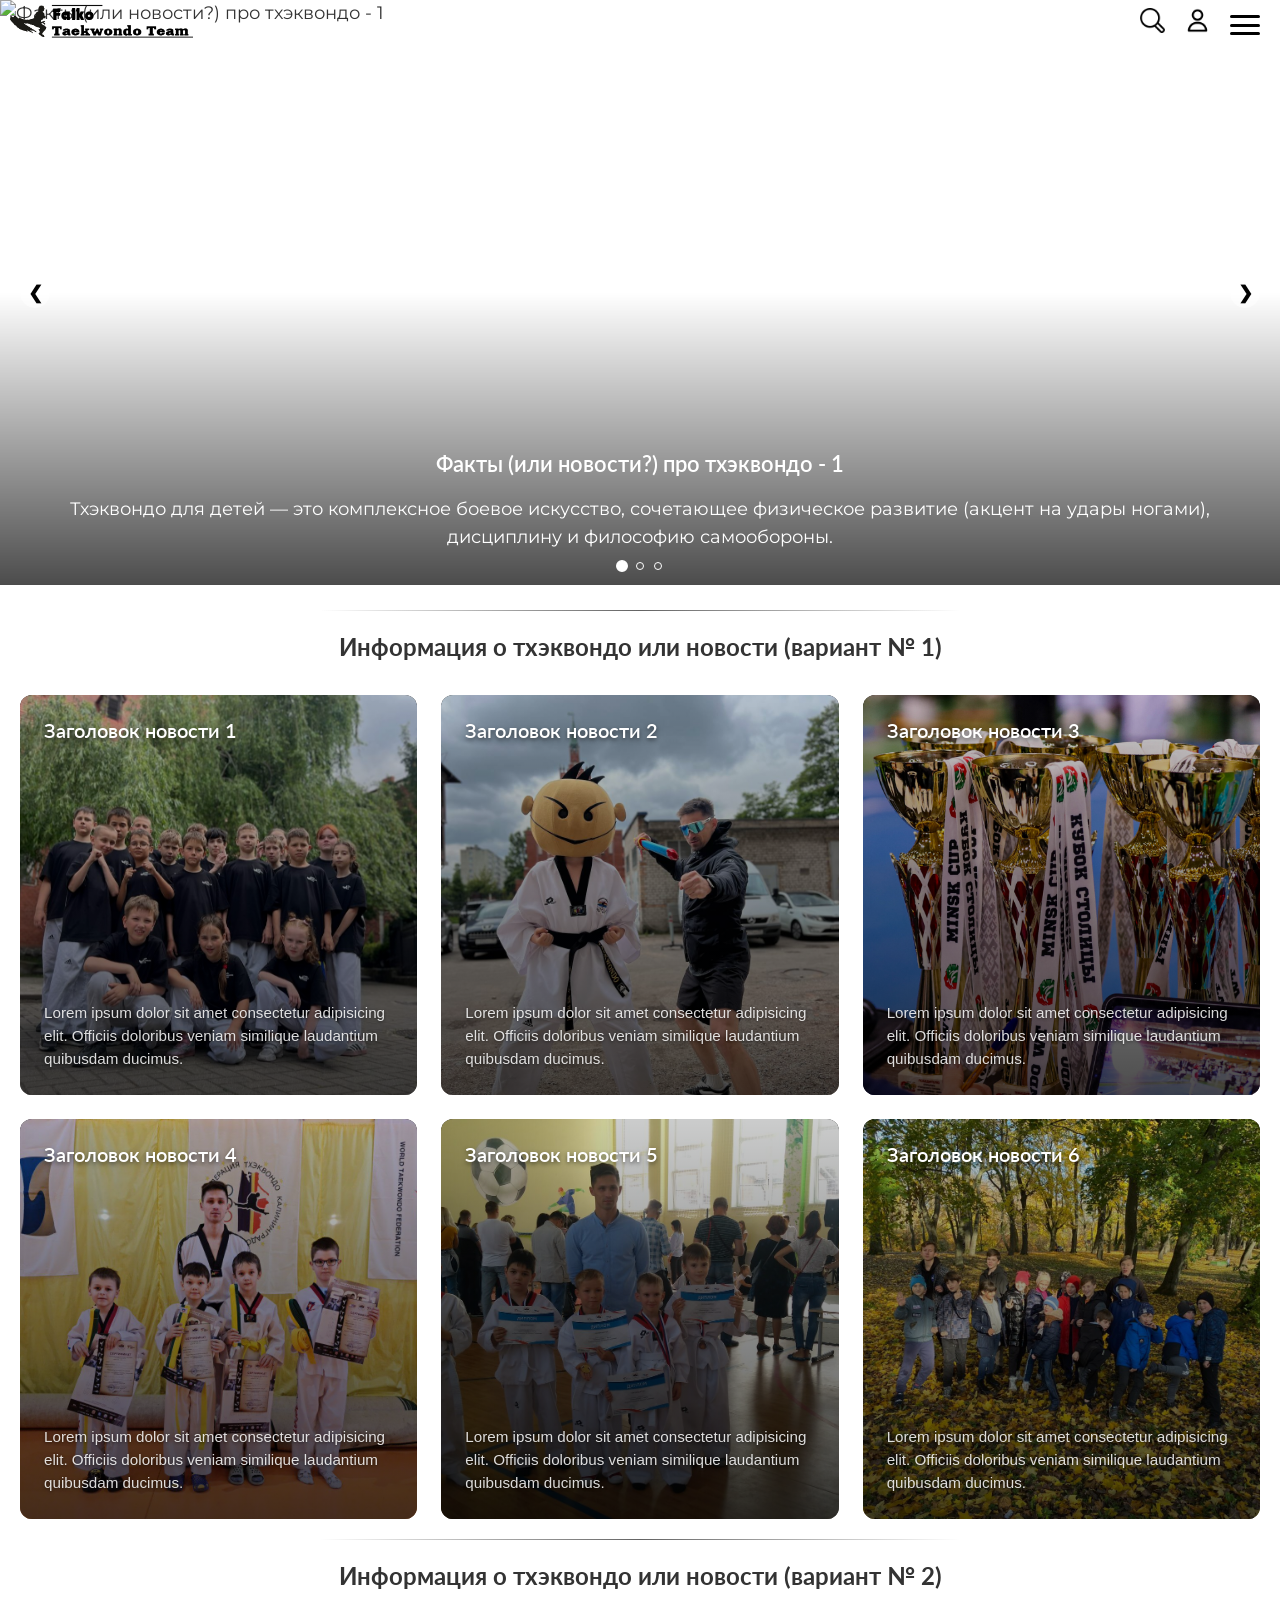
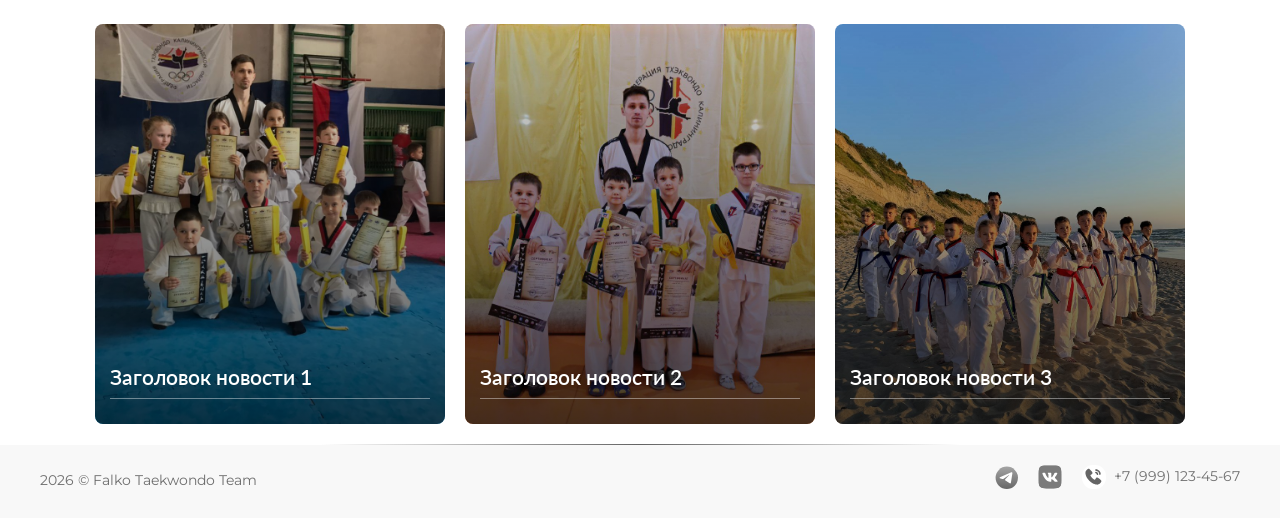
==== commit 4fb8f2f2: "update Graduate work" ====
--- a/index.html
+++ b/index.html
@@ -11,10 +11,10 @@
   <link rel="stylesheet" href="css/header.css">
   <link rel="stylesheet" href="css/section_carousel_index.css">
   <link rel="stylesheet" href="css/section_news1_index.css">
+  <link rel="stylesheet" href="css/section_news2_index.css">
   <link rel="stylesheet" href="css/button_up.css">
   <link rel="stylesheet" href="css/footer.css">
-  <link rel="stylesheet" href="css/media_tablet.css">
-  <link rel="stylesheet" href="css/media_mobile.css">
+
 
 
   <link rel="shortcut icon" href="image/favicon/favicon.ico" type="image/x-icon" />
@@ -32,6 +32,7 @@
   <script src="js/header.js" defer></script>
   <script src="js/section_carousel_index.js" defer></script>
   <script src="js/section_news1_index.js" defer></script>
+  <script src="js/section_news2_index.js" defer></script>
   <script src="js/button_up.js" defer></script>
   <script src="js/footer.js" defer></script>
 
@@ -42,30 +43,42 @@
 <body>
   <site-header></site-header>
 
+  <main class="main-content">
 
-  <section class="section">
-    <!-- Карусель "Факты о тхэквондо" -->
-    <div class="carousel-wrapper">
-      <div class="carousel-window">
-        <button class="nav-btn prev" id="prevBtn">&#10094;</button>
-        <button class="nav-btn next" id="nextBtn">&#10095;</button>
-        <div class="carousel-dots" id="dotsContainer"></div>
-        <div class="carousel-track" id="track"></div>
+    <section class="section">
+      <!-- Карусель "Факты о тхэквондо" -->
+      <div class="carousel-wrapper">
+        <div class="carousel-window">
+          <button class="nav-btn prev" id="prevBtn">&#10094;</button>
+          <button class="nav-btn next" id="nextBtn">&#10095;</button>
+          <div class="carousel-dots" id="dotsContainer"></div>
+          <div class="carousel-track" id="track"></div>
+        </div>
       </div>
-    </div>
-
-    <hr class="gradient-line">
-
-    <!-- Новостной блок (вариант № 1) -->
-    <div class="news">
-      <h1>Информация о тхэквондо или новости (вариант № 1)</h1>
-      <div class="news-grid" id="news-grid"></div>
-    </div>
 
 
+      <hr class="gradient-line">
 
-  </section>
+      <!-- Новостной блок (вариант № 1) -->
+      <div class="news1">
+        <h1>Информация о тхэквондо или новости (вариант № 1)</h1>
+        <div class="news1-grid" id="news1-grid"></div>
+      </div>
 
+
+      <hr class="gradient-line">
+
+      <!-- Новостной блок (вариант № 2) -->
+      <div class="news2">
+        <h1>Информация о тхэквондо или новости (вариант № 2)</h1>
+        <div class="news2-grid" id="news2-grid"></div>
+      </div>
+
+      <hr class="gradient-line">
+
+    </section>
+
+  </main>
   <!-- Кнопка Наверх -->
   <scroll-to-top></scroll-to-top>
 
--- a/css/style.css
+++ b/css/style.css
@@ -11,7 +11,7 @@
   /* Растягиваем body на всю высоту экрана */
   display: flex;
   flex-direction: column;
-  min-height: 100vh;
+  min-height: 100%;
   font-family: "Montserrat", sans-serif;
   font-optical-sizing: auto;
   font-weight: 400;
@@ -43,4 +43,13 @@
   line-height: 1.35;
   text-align: center;
   margin-bottom: 0.5vw;
+}
+
+h3 {
+  font-family: "Lato", sans-serif;
+  font-weight: 600;
+  font-size: clamp(16px, 3vw, 20px);
+  line-height: 1.1;
+  text-align: center;
+  margin-bottom: 0.5vw;
 }/*# sourceMappingURL=style.css.map */
--- a/css/header.css
+++ b/css/header.css
@@ -134,4 +134,10 @@
 .header-menu__burger_menu-overlay.active {
   opacity: 1;
   pointer-events: auto;
-}/*# sourceMappingURL=style_header.css.map */+}
+
+@media (max-width: 425px) {
+  .header-menu__imglogo {
+    max-height: 32px;
+  }
+}/*# sourceMappingURL=header.css.map */
--- a/css/section_carousel_index.css
+++ b/css/section_carousel_index.css
@@ -10,7 +10,7 @@
   height: 1px;
   width: 50%;
   background-image: linear-gradient(to right, transparent, #636363, transparent);
-  margin-top: 30px;
+  margin: 0 auto;
 }
 
 /* Главный контейнер "карусели" (окно + точки) */
@@ -80,7 +80,7 @@
   left: 0;
   right: 0;
   text-align: center;
-  padding: 20px 20px 45px 20px;
+  padding: 20px 20px 15px 20px;
   color: #ffffff;
   z-index: 5;
 }
--- a/css/section_news1_index.css
+++ b/css/section_news1_index.css
@@ -1,22 +1,22 @@
 @charset "UTF-8";
 /* Сетка: по 3 карточки в ряд с ограничением размера */
-.news {
+.news1 {
   overflow-x: hidden;
   box-sizing: border-box;
 }
-.news-grid {
+.news1-grid {
   display: grid;
-  grid-template-columns: repeat(3, minmax(0, 550px));
+  grid-template-columns: repeat(3, minmax(0, 450px));
   justify-content: center;
   gap: 24px;
   padding: 20px;
   font-family: sans-serif;
   margin: 0 auto;
 }
-.news {
+.news1 {
   /* Стили карточки */
 }
-.news-card {
+.news1-card {
   position: relative;
   display: flex;
   flex-direction: column;
@@ -29,14 +29,14 @@
   width: 100%;
   min-width: 0;
 }
-.news-card__image {
+.news1-card__image {
   width: 100%;
   height: 100%;
   -o-object-fit: cover;
      object-fit: cover;
   transition: transform 0.4s ease;
 }
-.news-card__image-wrap {
+.news1-card__image-wrap {
   position: absolute;
   top: 0;
   left: 0;
@@ -44,23 +44,23 @@
   height: 100%;
   z-index: 1;
 }
-.news-card__image-wrap::after {
+.news1-card__image-wrap::after {
   content: "";
   position: absolute;
   top: 0;
   left: 0;
   width: 100%;
   height: 100%;
-  background: linear-gradient(to bottom, rgba(0, 0, 0, 0.1) 0%, rgba(0, 0, 0, 0.6) 100%);
+  background: linear-gradient(to bottom, rgba(0, 0, 0, 0.2) 0%, rgba(0, 0, 0, 0.7) 100%);
   z-index: 2;
 }
-.news-card {
+.news1-card {
   /* Увеличение фото при наведении */
 }
-.news-card:hover .news-card__image {
+.news1-card:hover .news1-card__image {
   transform: scale(1.08);
 }
-.news-card__content {
+.news1-card__content {
   position: relative;
   z-index: 3;
   padding: 24px;
@@ -70,7 +70,7 @@
   width: 100%;
   box-sizing: border-box;
 }
-.news-card__header {
+.news1-card__header {
   display: flex;
   justify-content: space-between;
   align-items: flex-start;
@@ -78,25 +78,22 @@
   order: -1;
   margin-bottom: auto;
 }
-.news-card {
+.news1-card {
   /* Заголовок новости */
 }
-.news-card__title {
+.news1-card__title {
   margin: 0;
-  font-size: 20px;
-  font-weight: 600;
-  line-height: 1.3;
   text-shadow: 0 2px 4px rgba(0, 0, 0, 0.5);
 }
-.news-card__text {
+.news1-card__text {
   margin: 0;
-  font-size: 14px;
+  font-size: 0.95rem;
   color: rgba(255, 255, 255, 0.85);
   line-height: 1.5;
   text-shadow: 0 1px 3px rgba(0, 0, 0, 0.5);
 }
 
-.news-spinner {
+.news1-spinner {
   margin: 20px auto;
   width: 40px;
   height: 40px;
@@ -117,13 +114,13 @@
 }
 /* Адаптивность для планшетов */
 @media (max-width: 992px) {
-  .news-grid {
+  .news1-grid {
     grid-template-columns: repeat(2, 1fr);
   }
 }
 /* Адаптивность для мобильных */
 @media (max-width: 650px) {
-  .news-grid {
+  .news1-grid {
     grid-template-columns: repeat(1, 1fr);
   }
 }/*# sourceMappingURL=section_news1_index.css.map */
--- a/css/section_news2_index.css
+++ b/css/section_news2_index.css
@@ -0,0 +1,131 @@
+@charset "UTF-8";
+.news2-grid {
+  display: grid;
+  grid-template-columns: repeat(3, 350px);
+  justify-content: center;
+  gap: 20px;
+  padding: 20px;
+}
+.news2 {
+  /* Стили карточки-ссылки */
+}
+.news2-card {
+  position: relative;
+  height: 400px;
+  border-radius: 8px;
+  overflow: hidden;
+  cursor: pointer;
+  display: block;
+  text-decoration: none;
+  /* Темное затемнение перенесено на z-index выше картинки, но под текстом */
+}
+.news2-card::before {
+  content: "";
+  position: absolute;
+  top: 0;
+  left: 0;
+  width: 100%;
+  height: 100%;
+  background: linear-gradient(to top, rgba(0, 0, 0, 0.7) 0%, rgba(0, 0, 0, 0.1) 100%);
+  z-index: 2;
+}
+.news2-card__image {
+  width: 100%;
+  height: 100%;
+  -o-object-fit: cover;
+     object-fit: cover;
+  -o-object-position: center;
+     object-position: center;
+  transition: transform 0.5s ease;
+  /* Плавность для эффекта увеличения */
+}
+.news2-card__image-wrap {
+  position: absolute;
+  top: 0;
+  left: 0;
+  width: 100%;
+  height: 100%;
+  z-index: 1;
+}
+.news2-card__content {
+  position: absolute;
+  bottom: 0;
+  left: 0;
+  width: 100%;
+  padding: 15px;
+  z-index: 3;
+  box-sizing: border-box;
+  transform: translateY(100px);
+  transition: transform 0.4s cubic-bezier(0.25, 1, 0.5, 1);
+}
+.news2-card__title {
+  color: #fff;
+  font-size: 1.3rem;
+  margin: 0 0 15px 0;
+  padding-bottom: 20px;
+  text-align: left;
+  position: relative;
+  /* Нижняя линия под заголовком */
+}
+.news2-card__title::after {
+  content: "";
+  position: absolute;
+  left: 0;
+  bottom: 10px;
+  width: 100%;
+  height: 1px;
+  background-color: rgba(255, 255, 255, 0.4);
+}
+.news2-card {
+  /* Скрытый текст новости */
+}
+.news2-card__text {
+  color: #e0e0e0;
+  font-size: 0.95rem;
+  line-height: 1.4;
+  margin: 0;
+  opacity: 0;
+  transition: opacity 0.3s ease;
+}
+
+/* --- АНИМАЦИЯ ДЛЯ ПК (При наведении мыши) --- */
+@media (min-width: 501px) {
+  .news2-card:hover .news2-card__content {
+    transform: translateY(0);
+  }
+  .news2-card:hover .news2-card__text {
+    opacity: 1;
+    transition-delay: 0.1s;
+  }
+  .news2-card:hover {
+    /* Опционально: легкое увеличение самой картинки при наведении */
+  }
+  .news2-card:hover .news2-card__image {
+    transform: scale(1.05);
+  }
+}
+/* Адаптивность */
+@media (max-width: 1150px) {
+  .news2-grid {
+    grid-template-columns: 400px;
+  }
+  .news2-card {
+    height: 450px;
+  }
+  .news2-card__content {
+    padding: 15px 15px 35px 15px;
+  }
+}
+/* --- АНИМАЦИЯ ДЛЯ ТЕЛЕФОНОВ (Через класс .active) --- */
+@media (max-width: 500px) {
+  .news2-card.active .news2-card__content {
+    transform: translateY(0);
+  }
+  .news2-card.active .news2-card__text {
+    opacity: 1;
+    transition-delay: 0.1s;
+  }
+  .news2-card.active .news2-card__image {
+    transform: scale(1.05);
+  }
+}/*# sourceMappingURL=section_news2_index.css.map */
--- a/css/button_up.css
+++ b/css/button_up.css
@@ -44,4 +44,4 @@
   right: 40px;
   opacity: 1;
   visibility: visible;
-}/*# sourceMappingURL=style_button_up.css.map */+}/*# sourceMappingURL=button_up.css.map */
--- a/css/footer.css
+++ b/css/footer.css
@@ -89,4 +89,4 @@
     flex-direction: column;
     text-align: center;
   }
-}/*# sourceMappingURL=style_footer.css.map */+}/*# sourceMappingURL=footer.css.map */
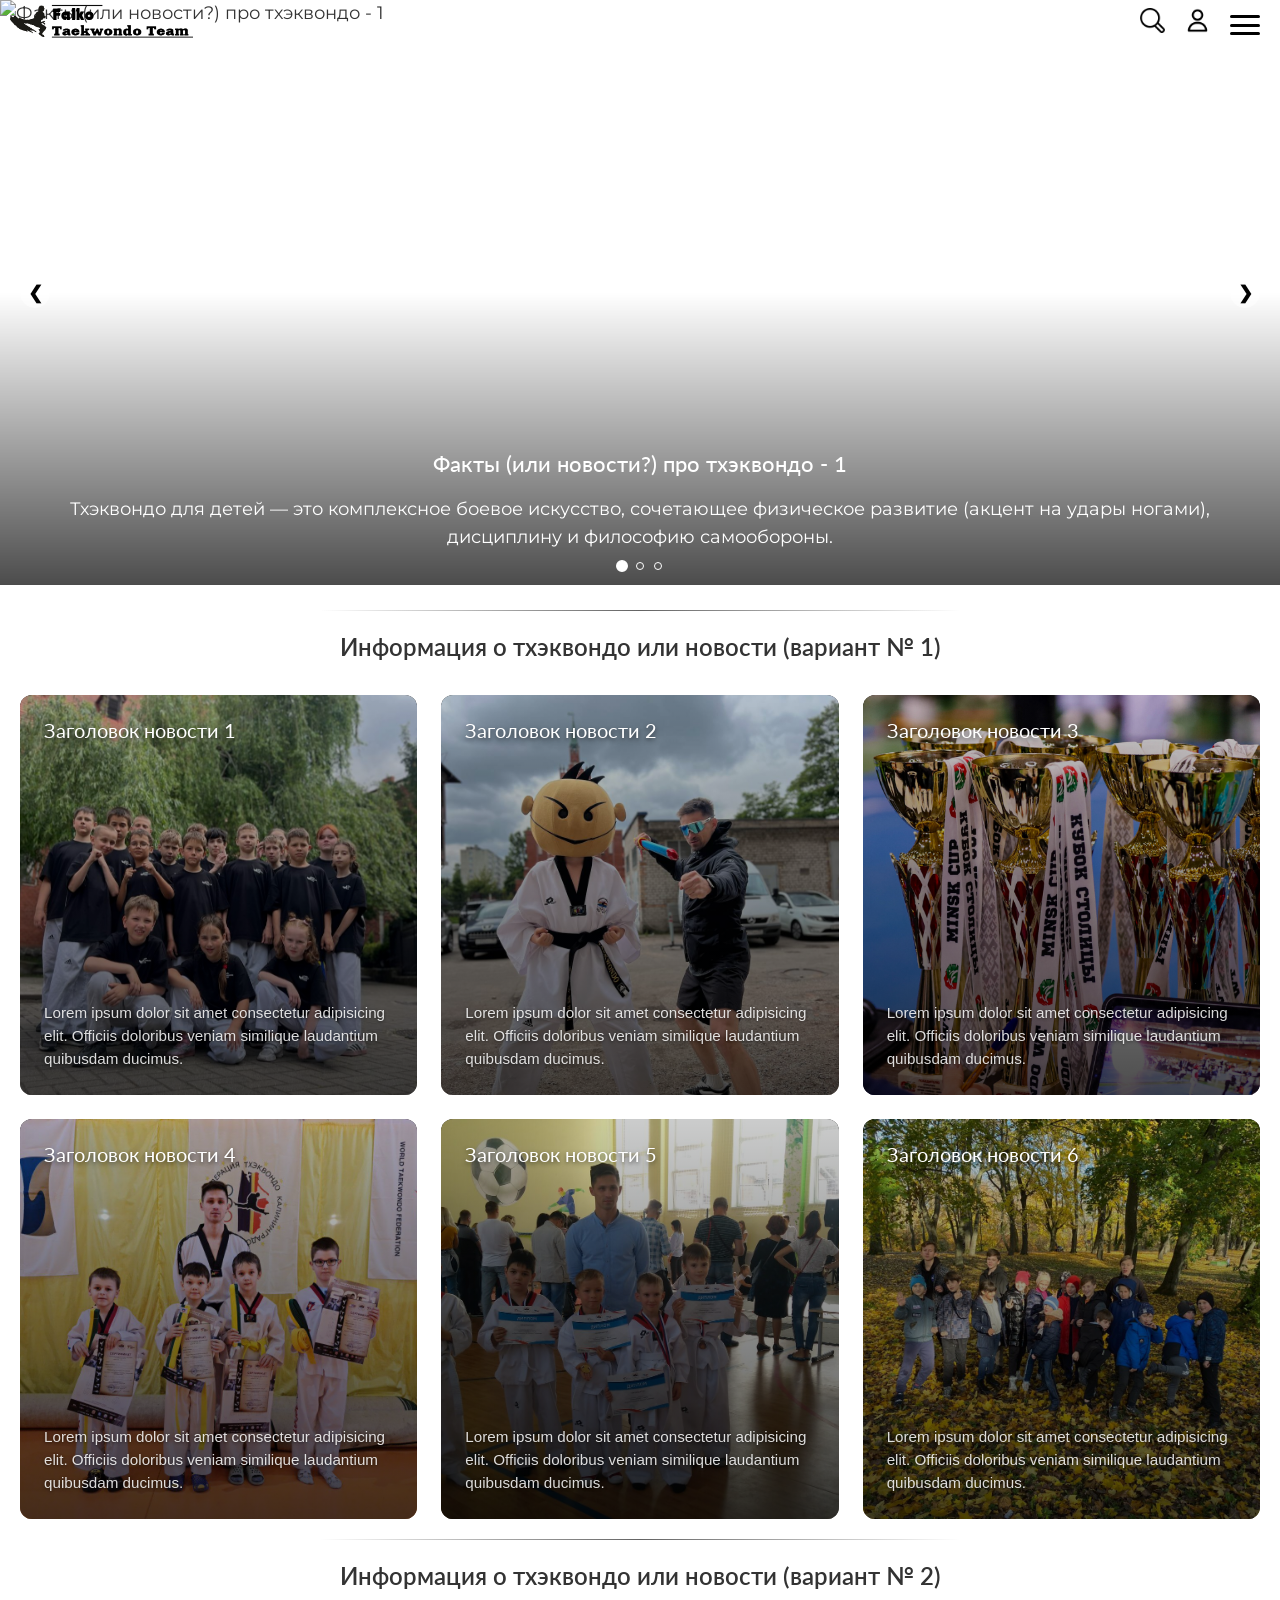
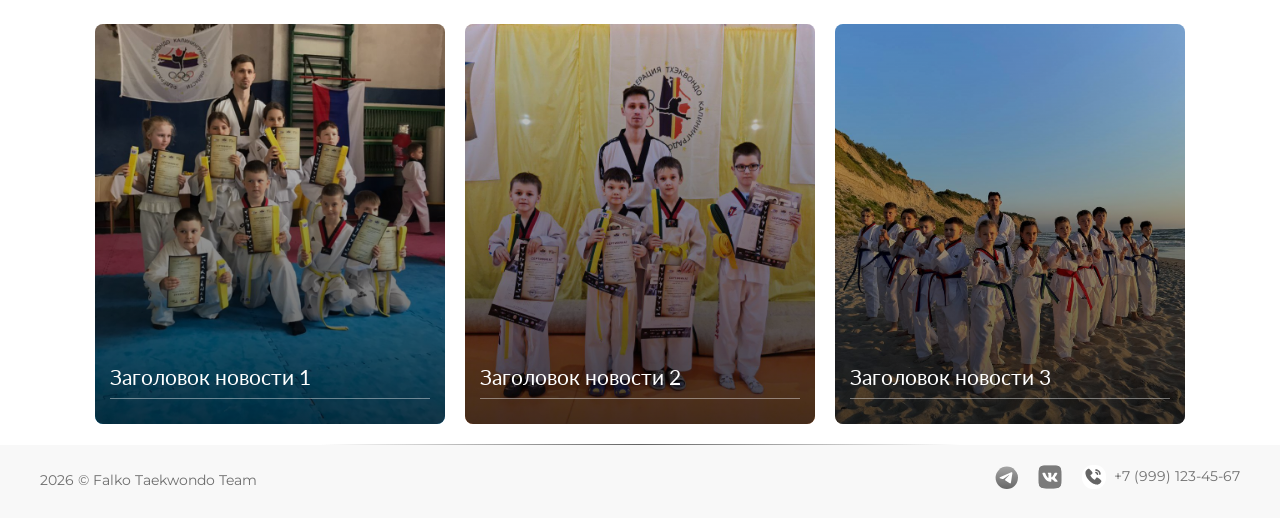
==== commit 6256091c: "update Graduate work" ====
--- a/index.html
+++ b/index.html
@@ -1,5 +1,5 @@
 <!doctype html>
-<html lang="en">
+<html lang="ru">
 
 <head>
   <meta charset="UTF-8" />
@@ -17,10 +17,10 @@
 
 
 
-  <link rel="shortcut icon" href="image/favicon/favicon.ico" type="image/x-icon" />
-  <link rel="apple-touch-icon" href="image/favicon/apple-touch-icon.png" />
-  <link rel="icon" href="image/favicon/favicon.png" sizes="32x32" />
-  <link rel="icon" href="image/favicon/favicon.png" sizes="16x16" />
+  <link rel="shortcut icon" href="image/favicon/favicon.ico" type="image/x-icon">
+  <link rel="apple-touch-icon" href="image/favicon/apple-touch-icon.png">
+  <link rel="icon" href="image/favicon/favicon.png" sizes="32x32">
+  <link rel="icon" href="image/favicon/favicon.png" sizes="16x16">
 
   <link rel="preconnect" href="https://fonts.googleapis.com">
   <link rel="preconnect" href="https://fonts.gstatic.com" crossorigin>
@@ -45,7 +45,7 @@
 
   <main class="main-content">
 
-    <section class="section">
+    <section class="section-index">
       <!-- Карусель "Факты о тхэквондо" -->
       <div class="carousel-wrapper">
         <div class="carousel-window">
--- a/css/style.css
+++ b/css/style.css
@@ -21,6 +21,20 @@
   color: #333;
 }
 
+/* Заставляем блок контента растягиваться, заполняя пустоту */
+.main-content {
+  flex: 1 0 auto;
+}
+
+/* Разделительная черта на страницах сайта */
+.gradient-line {
+  border: none;
+  height: 1px;
+  width: 50%;
+  background-image: linear-gradient(to right, transparent, #636363, transparent);
+  margin: 0 auto;
+}
+
 a {
   text-decoration: none;
   color: #727272;
@@ -28,7 +42,7 @@
 
 h1 {
   font-family: "Lato", sans-serif;
-  font-weight: 700;
+  font-weight: 600;
   font-style: normal;
   font-size: clamp(18px, 3vw, 24px);
   line-height: 1.35;
@@ -38,7 +52,7 @@
 
 h2 {
   font-family: "Lato", sans-serif;
-  font-weight: 600;
+  font-weight: 500;
   font-size: clamp(16px, 3vw, 22px);
   line-height: 1.35;
   text-align: center;
@@ -47,7 +61,7 @@
 
 h3 {
   font-family: "Lato", sans-serif;
-  font-weight: 600;
+  font-weight: 400;
   font-size: clamp(16px, 3vw, 20px);
   line-height: 1.1;
   text-align: center;
--- a/css/section_carousel_index.css
+++ b/css/section_carousel_index.css
@@ -1,18 +1,4 @@
 @charset "UTF-8";
-.section {
-  /* Главный контент занимает все свободное место, выталкивая футер вниз */
-  flex: 1;
-  width: 100%;
-}
-
-.gradient-line {
-  border: none;
-  height: 1px;
-  width: 50%;
-  background-image: linear-gradient(to right, transparent, #636363, transparent);
-  margin: 0 auto;
-}
-
 /* Главный контейнер "карусели" (окно + точки) */
 .carousel-wrapper {
   position: relative;
--- a/css/section_news2_index.css
+++ b/css/section_news2_index.css
@@ -107,13 +107,13 @@
 /* Адаптивность */
 @media (max-width: 1150px) {
   .news2-grid {
-    grid-template-columns: 400px;
+    grid-template-columns: 310px;
   }
   .news2-card {
-    height: 450px;
+    height: 360px;
   }
   .news2-card__content {
-    padding: 15px 15px 35px 15px;
+    padding: 10px 10px 25px 10px;
   }
 }
 /* --- АНИМАЦИЯ ДЛЯ ТЕЛЕФОНОВ (Через класс .active) --- */
--- a/css/footer.css
+++ b/css/footer.css
@@ -1,7 +1,5 @@
 @charset "UTF-8";
-/* ==========================================================================
-      2. СТИЛИ ДЛЯ ФУТЕРА
-      ========================================================================== */
+/* 1. СТИЛИ ДЛЯ ФУТЕРА */
 .site-footer {
   background-color: #f8f8f8;
   color: #fff;
@@ -70,9 +68,7 @@
   color: rgb(51, 51, 51);
 }
 
-/* ==========================================================================
-      3. ФИРМЕННЫЕ ЦВЕТА ПРИ НАВЕДЕНИИ
-      ========================================================================== */
+/* 3. ФИРМЕННЫЕ ЦВЕТА ПРИ НАВЕДЕНИИ */
 .social-links li:hover .social-icon svg {
   filter: grayscale(0%);
   /* Возвращает фирменный цвет */
@@ -81,9 +77,7 @@
   color: #fff;
 }
 
-/* ==========================================================================
-      4. АДАПТИВНОСТЬ ДЛЯ МОБИЛЬНЫХ ЭКРАНОВ
-      ========================================================================== */
+/* 4. АДАПТИВНОСТЬ ДЛЯ МОБИЛЬНЫХ ЭКРАНОВ */
 @media (max-width: 600px) {
   .footer-content {
     flex-direction: column;
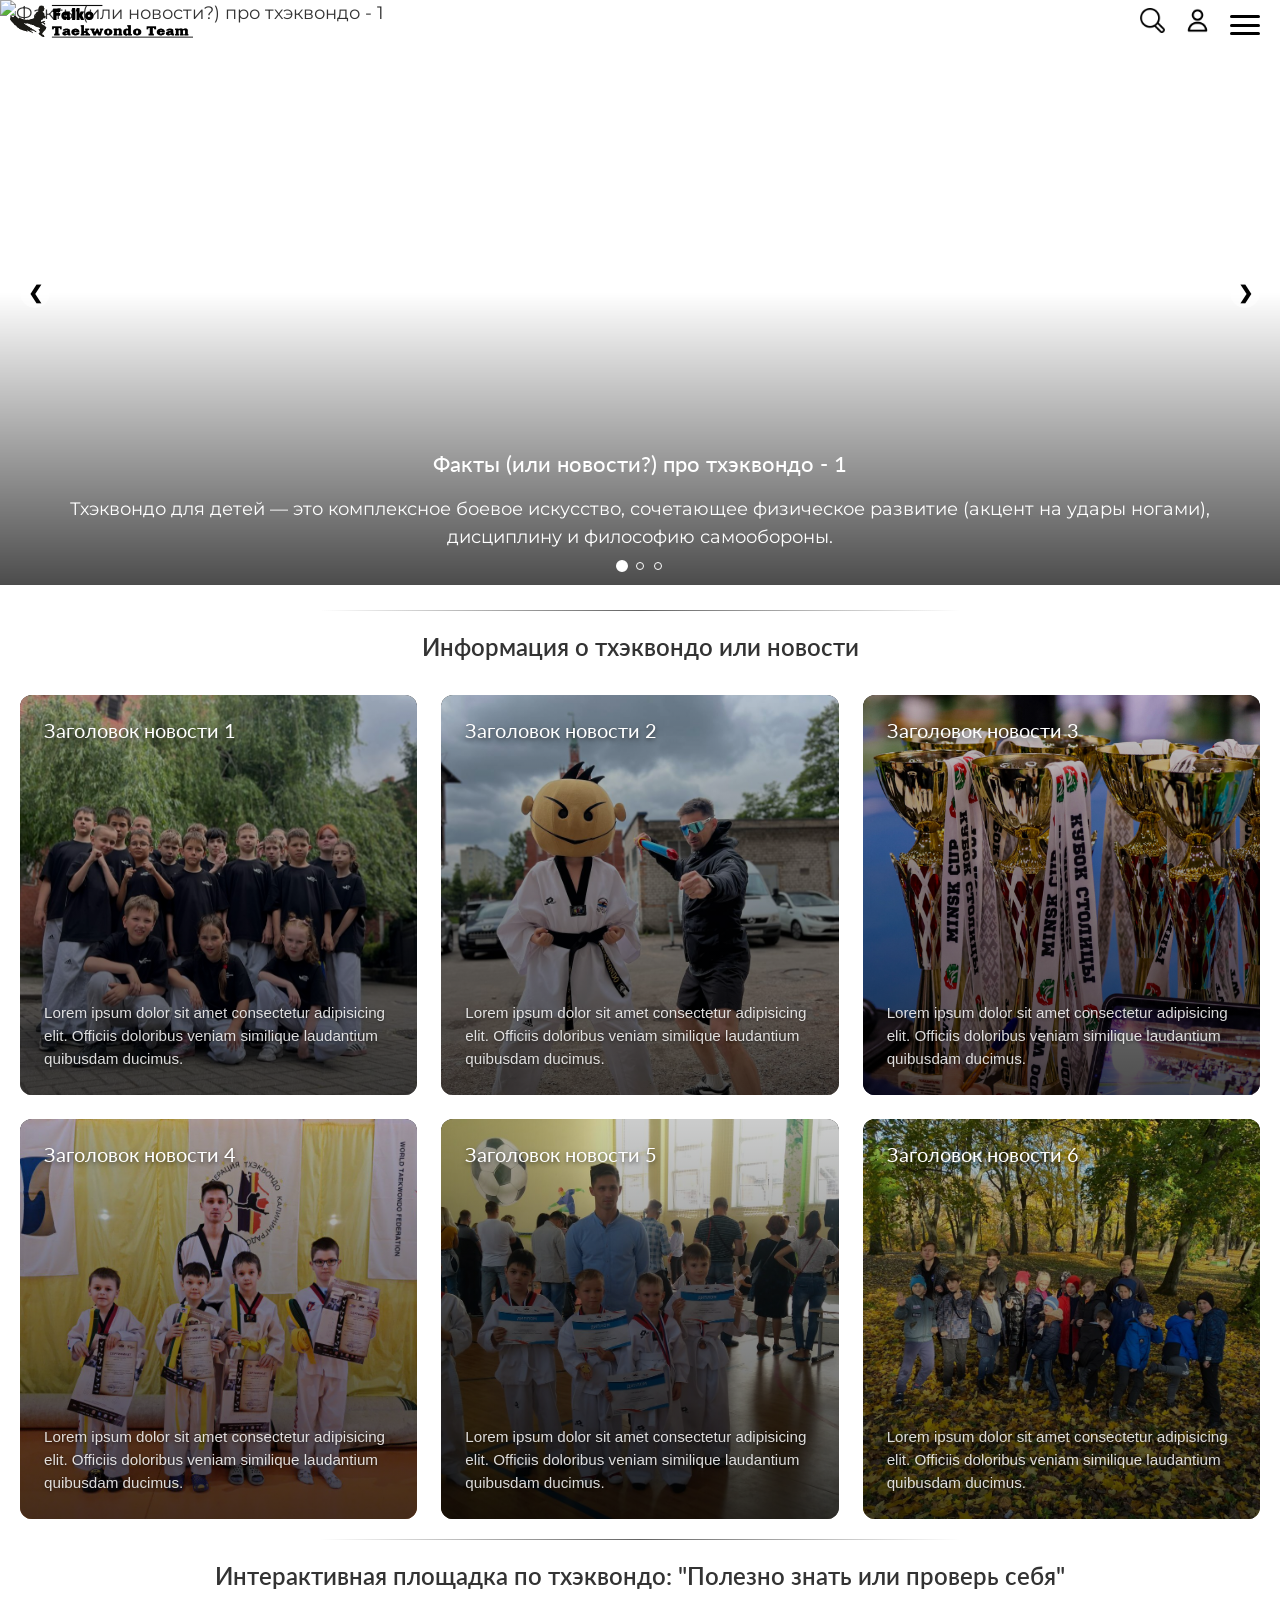
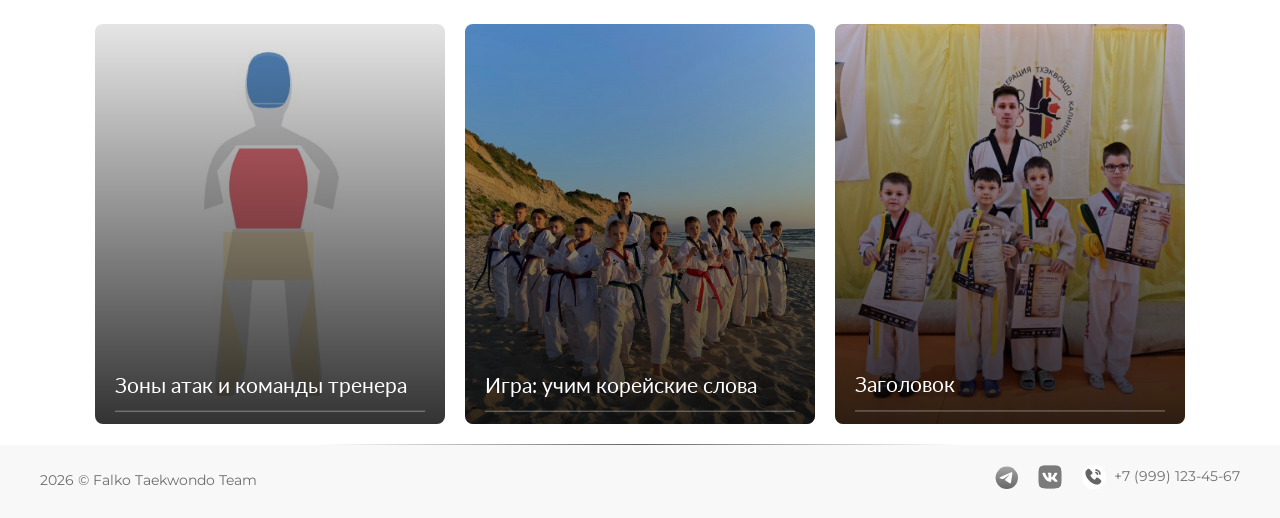
==== commit 072b4ae3: "update Graduate work" ====
--- a/index.html
+++ b/index.html
@@ -14,7 +14,6 @@
   <link rel="stylesheet" href="css/section_news2_index.css">
   <link rel="stylesheet" href="css/button_up.css">
   <link rel="stylesheet" href="css/footer.css">
-
 
 
   <link rel="shortcut icon" href="image/favicon/favicon.ico" type="image/x-icon">
@@ -61,7 +60,7 @@
 
       <!-- Новостной блок (вариант № 1) -->
       <div class="news1">
-        <h1>Информация о тхэквондо или новости (вариант № 1)</h1>
+        <h1>Информация о тхэквондо или новости</h1>
         <div class="news1-grid" id="news1-grid"></div>
       </div>
 
@@ -70,7 +69,7 @@
 
       <!-- Новостной блок (вариант № 2) -->
       <div class="news2">
-        <h1>Информация о тхэквондо или новости (вариант № 2)</h1>
+        <h1>Интерактивная площадка по тхэквондо: "Полезно знать или проверь себя"</h1>
         <div class="news2-grid" id="news2-grid"></div>
       </div>
 
--- a/css/section_news2_index.css
+++ b/css/section_news2_index.css
@@ -5,9 +5,6 @@
   justify-content: center;
   gap: 20px;
   padding: 20px;
-}
-.news2 {
-  /* Стили карточки-ссылки */
 }
 .news2-card {
   position: relative;
@@ -17,7 +14,6 @@
   cursor: pointer;
   display: block;
   text-decoration: none;
-  /* Темное затемнение перенесено на z-index выше картинки, но под текстом */
 }
 .news2-card::before {
   content: "";
@@ -26,7 +22,7 @@
   left: 0;
   width: 100%;
   height: 100%;
-  background: linear-gradient(to top, rgba(0, 0, 0, 0.7) 0%, rgba(0, 0, 0, 0.1) 100%);
+  background: linear-gradient(to top, rgba(0, 0, 0, 0.8) 0%, rgba(0, 0, 0, 0.1) 100%);
   z-index: 2;
 }
 .news2-card__image {
@@ -37,7 +33,6 @@
   -o-object-position: center;
      object-position: center;
   transition: transform 0.5s ease;
-  /* Плавность для эффекта увеличения */
 }
 .news2-card__image-wrap {
   position: absolute;
@@ -52,32 +47,29 @@
   bottom: 0;
   left: 0;
   width: 100%;
-  padding: 15px;
+  padding: 20px;
   z-index: 3;
   box-sizing: border-box;
-  transform: translateY(100px);
+  /* Динамический сдвиг: прячем только текст, оставляя заголовок видимым */
+  transform: translateY(calc(100% - 70px));
   transition: transform 0.4s cubic-bezier(0.25, 1, 0.5, 1);
 }
 .news2-card__title {
   color: #fff;
   font-size: 1.3rem;
   margin: 0 0 15px 0;
-  padding-bottom: 20px;
+  padding-bottom: 15px;
   text-align: left;
   position: relative;
-  /* Нижняя линия под заголовком */
 }
 .news2-card__title::after {
   content: "";
   position: absolute;
   left: 0;
-  bottom: 10px;
+  bottom: 0;
   width: 100%;
   height: 1px;
   background-color: rgba(255, 255, 255, 0.4);
-}
-.news2-card {
-  /* Скрытый текст новости */
 }
 .news2-card__text {
   color: #e0e0e0;
@@ -88,8 +80,8 @@
   transition: opacity 0.3s ease;
 }
 
-/* --- АНИМАЦИЯ ДЛЯ ПК (При наведении мыши) --- */
-@media (min-width: 501px) {
+/* --- СТИЛИ ДЛЯ ХОВЕРА (ПК) И КЛАССА ACTIVE (МОБИЛЬНЫЕ) --- */
+@media (min-width: 1025px) {
   .news2-card:hover .news2-card__content {
     transform: translateY(0);
   }
@@ -97,27 +89,11 @@
     opacity: 1;
     transition-delay: 0.1s;
   }
-  .news2-card:hover {
-    /* Опционально: легкое увеличение самой картинки при наведении */
-  }
   .news2-card:hover .news2-card__image {
     transform: scale(1.05);
   }
 }
-/* Адаптивность */
-@media (max-width: 1150px) {
-  .news2-grid {
-    grid-template-columns: 310px;
-  }
-  .news2-card {
-    height: 360px;
-  }
-  .news2-card__content {
-    padding: 10px 10px 25px 10px;
-  }
-}
-/* --- АНИМАЦИЯ ДЛЯ ТЕЛЕФОНОВ (Через класс .active) --- */
-@media (max-width: 500px) {
+@media (max-width: 1024px) {
   .news2-card.active .news2-card__content {
     transform: translateY(0);
   }
@@ -128,4 +104,14 @@
   .news2-card.active .news2-card__image {
     transform: scale(1.05);
   }
+}
+/* --- АДАПТИВНАЯ СЕТКА И РАЗМЕРЫ --- */
+@media (max-width: 1150px) {
+  .news2-grid {
+    grid-template-columns: 310px;
+    padding: 15px;
+  }
+  .news2-card {
+    height: 380px;
+  }
 }/*# sourceMappingURL=section_news2_index.css.map */
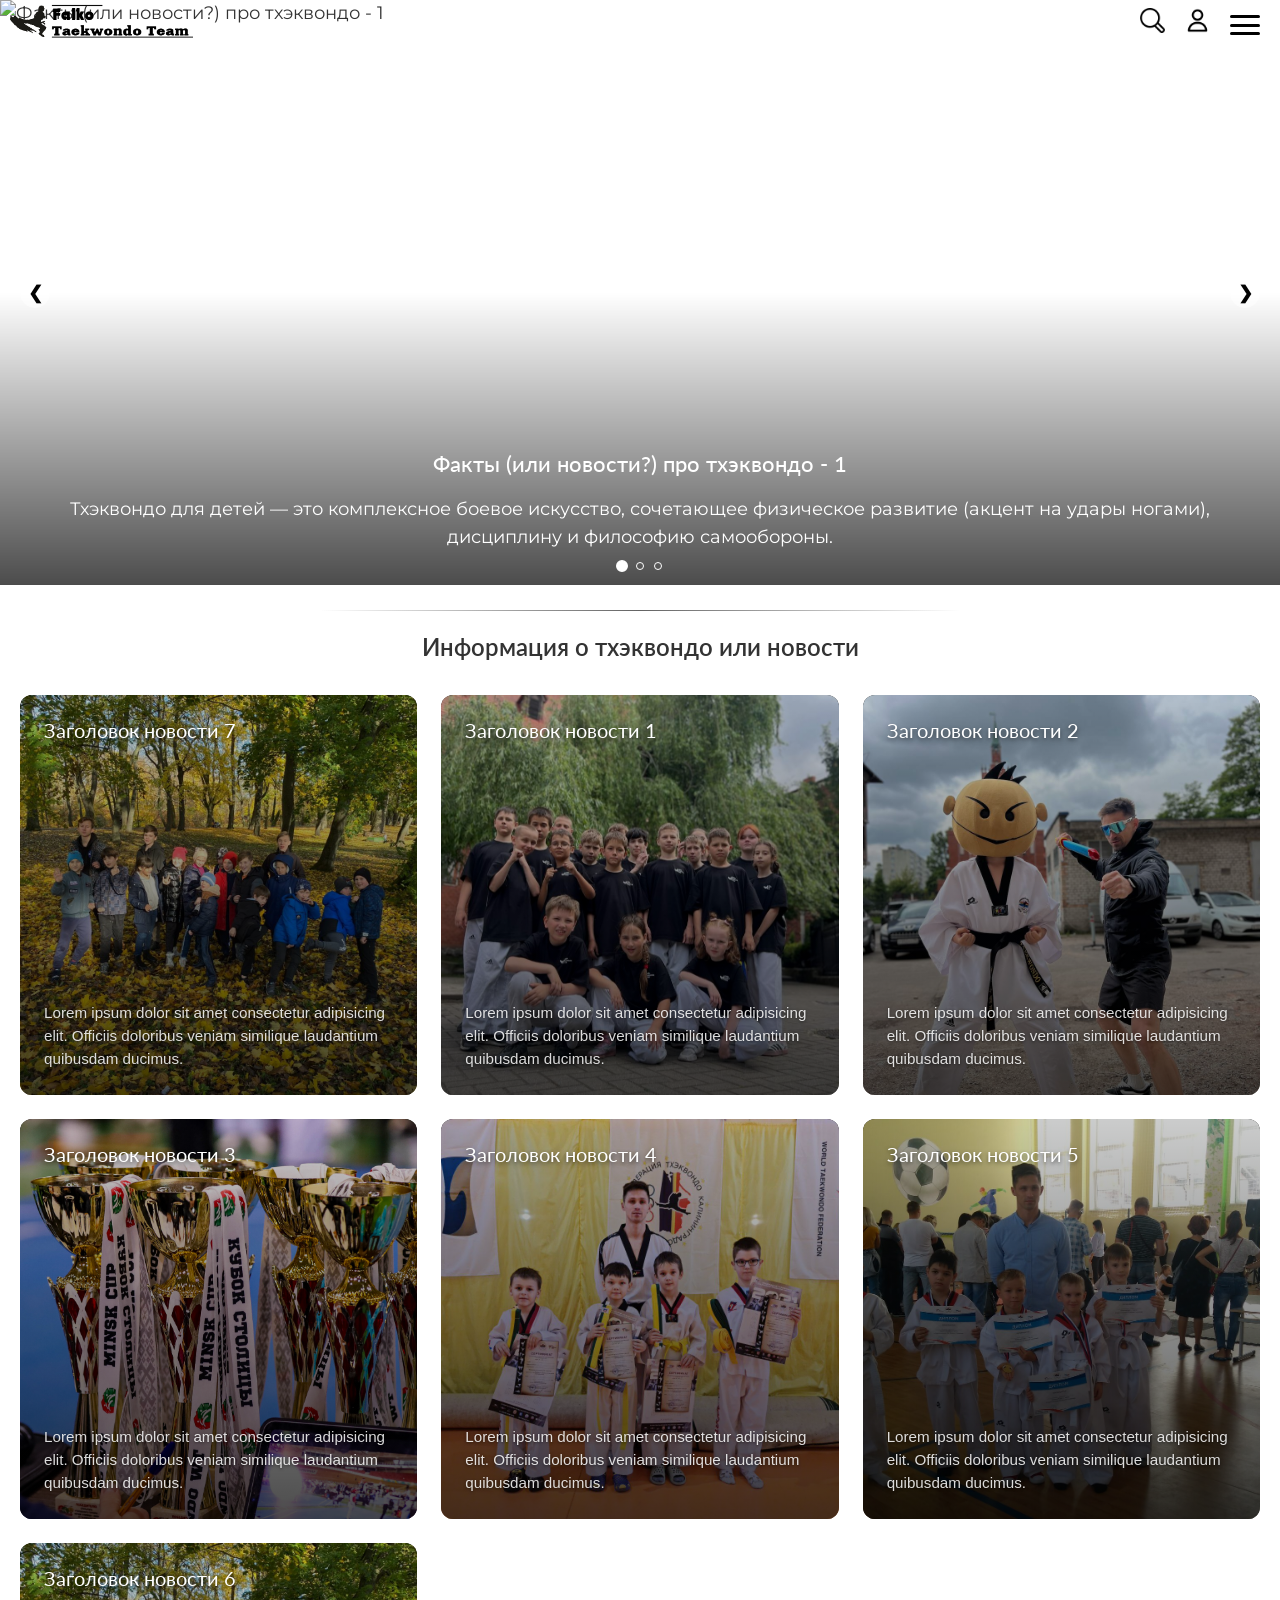
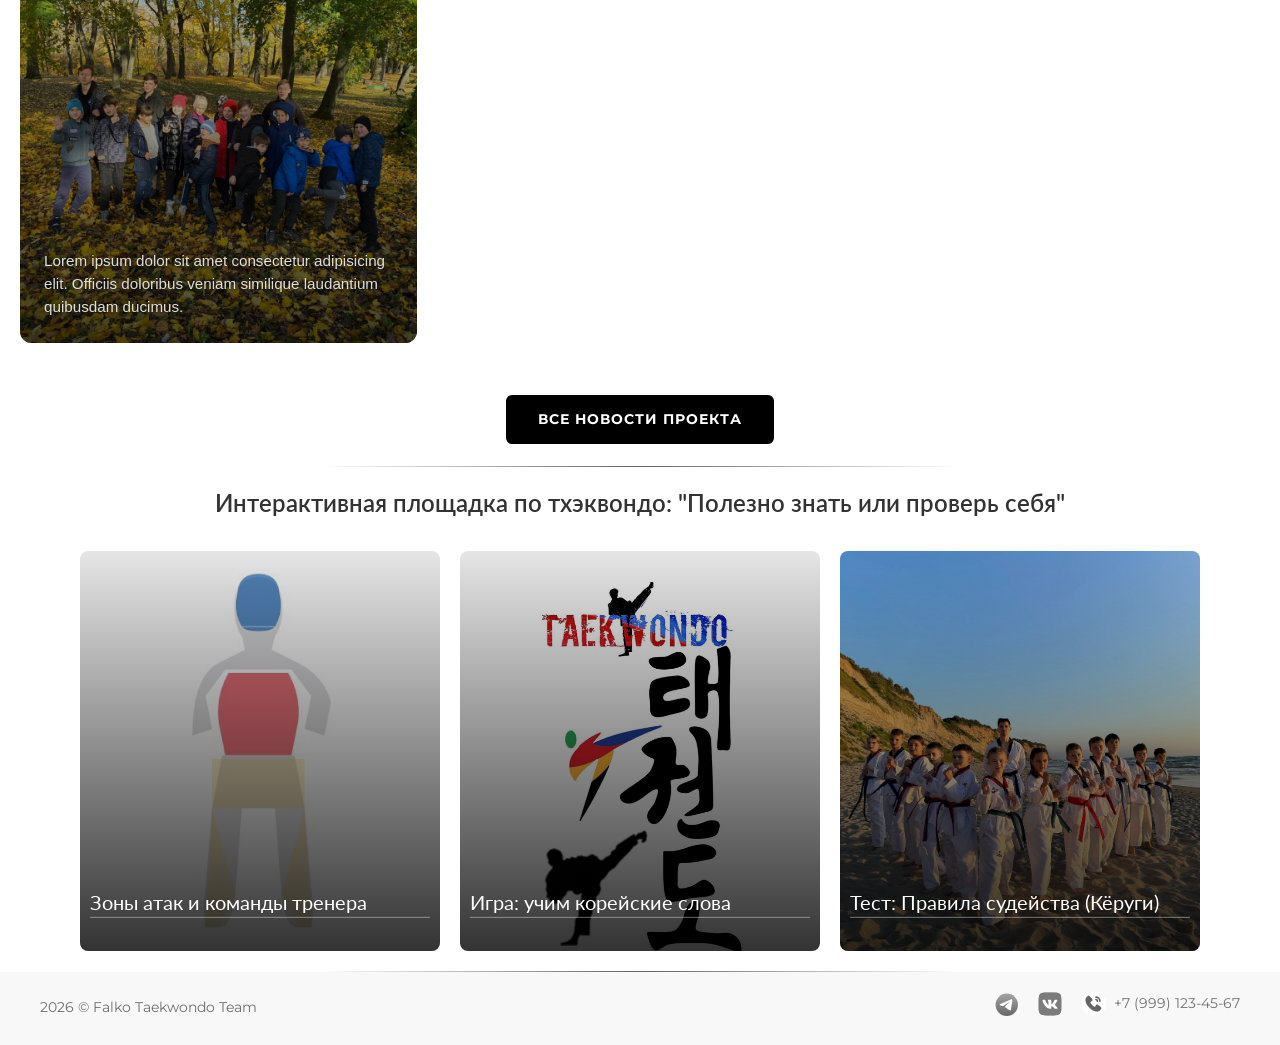
==== commit 1838b017: "update Graduate work" ====
--- a/index.html
+++ b/index.html
@@ -58,10 +58,21 @@
 
       <hr class="gradient-line">
 
+
+
       <!-- Новостной блок (вариант № 1) -->
       <div class="news1">
         <h1>Информация о тхэквондо или новости</h1>
         <div class="news1-grid" id="news1-grid"></div>
+
+        <!-- Кнопка перехода на страницу news.html -->
+        <div style="text-align: center; margin-top: 30px; margin-bottom: 20px;">
+          <a href="news.html"
+            style="display: inline-block; padding: 14px 32px; background-color: #000000; color: #ffffff; text-decoration: none; font-family: 'Montserrat', sans-serif; font-weight: 700; border-radius: 8px; text-transform: uppercase; font-size: 0.85rem; letter-spacing: 1px; border: 2px solid #ffffff; transition: all 0.3s;"
+            onmouseover="this.style.backgroundColor='#ffffff'; this.style.color='#000000'; this.style.borderColor='#000000'"
+            onmouseout="this.style.backgroundColor='#000000'; this.style.color='#ffffff'; this.style.borderColor='#ffffff'">Все
+            новости проекта</a>
+        </div>
       </div>
 
 
@@ -84,6 +95,67 @@
 
   <site-footer></site-footer>
 
+
+  <script>
+    document.addEventListener("DOMContentLoaded", function () {
+      const container = document.getElementById('main-news-container');
+
+      // Читаем файл со всеми новостями
+      fetch('news.html')
+        .then(response => {
+          if (!response.ok) throw new Error('Ошибка загрузки');
+          return response.text();
+        })
+        .then(htmlText => {
+          // Превращаем текст в HTML-код, с которым можно работать
+          const parser = new DOMParser();
+          const doc = parser.parseFromString(htmlText, 'text/html');
+
+          // Находим все новости на странице news.html
+          const allNews = Array.from(doc.querySelectorAll('.news-item'));
+
+          if (allNews.length === 0) {
+            container.innerHTML = '<p>Пока нет опубликованных новостей.</p>';
+            return;
+          }
+
+          container.innerHTML = ''; // Очищаем надпись "Загрузка..."
+
+          // Вырезаем строго первые 6 новостей (самые верхние = самые свежие)
+          const latestNews = allNews.slice(0, 6);
+
+          // Переносим их на главную страницу с базовыми красивыми стилями
+          latestNews.forEach(item => {
+            const img = item.querySelector('img');
+            const titleAnchor = item.querySelector('h3 a');
+            const date = item.querySelector('.news-date');
+
+            // Создаем красивую строку (карточка: картинка + текст)
+            const card = document.createElement('div');
+            card.style.cssText = "display: flex; gap: 20px; align-items: center; border-bottom: 1px solid #eee; padding: 15px 0; text-align: left;";
+
+            // Меняем ссылку, чтобы при клике на главной пользователя перекидывало на страницу news.html
+            if (titleAnchor) {
+              titleAnchor.href = 'news.html' + titleAnchor.getAttribute('href');
+            }
+
+            card.innerHTML = `
+                    <img src="${img ? img.src : 'images/default.jpg'}" style="width: 120px; height: 80px; object-fit: cover; border-radius: 4px; background: #f0f0f0;">
+                    <div>
+                        <div style="color: #6c757d; font-size: 0.85rem; font-weight: bold;">${date ? date.innerText : ''}</div>
+                        <h3 style="margin: 5px 0 0 0; font-size: 1.15rem;">${titleAnchor ? titleAnchor.outerHTML : ''}</h3>
+                    </div>
+                `;
+            container.appendChild(card);
+          });
+        })
+        .catch(err => {
+          console.error(err);
+          container.innerHTML = '<p>Не удалось загрузить свежие новости.</p>';
+        });
+    });
+  </script>
+
 </body>
 
 </html>
--- a/css/section_news2_index.css
+++ b/css/section_news2_index.css
@@ -1,7 +1,7 @@
 @charset "UTF-8";
 .news2-grid {
   display: grid;
-  grid-template-columns: repeat(3, 350px);
+  grid-template-columns: repeat(3, 360px);
   justify-content: center;
   gap: 20px;
   padding: 20px;
@@ -47,7 +47,7 @@
   bottom: 0;
   left: 0;
   width: 100%;
-  padding: 20px;
+  padding: 10px;
   z-index: 3;
   box-sizing: border-box;
   /* Динамический сдвиг: прячем только текст, оставляя заголовок видимым */
@@ -56,9 +56,8 @@
 }
 .news2-card__title {
   color: #fff;
-  font-size: 1.3rem;
   margin: 0 0 15px 0;
-  padding-bottom: 15px;
+  padding-bottom: 5px;
   text-align: left;
   position: relative;
 }
@@ -108,7 +107,7 @@
 /* --- АДАПТИВНАЯ СЕТКА И РАЗМЕРЫ --- */
 @media (max-width: 1150px) {
   .news2-grid {
-    grid-template-columns: 310px;
+    grid-template-columns: repeat(1, minmax(300px, 400px));
     padding: 15px;
   }
   .news2-card {
--- a/css/footer.css
+++ b/css/footer.css
@@ -48,7 +48,7 @@
   height: 24px;
   filter: grayscale(100%);
   /* Полностью убирает цвет */
-  /* Делает иконку слегка приглушенной (по желанию) */
+  /* Делает иконку слегка приглушенной */
   transition: filter 0.3s ease, opacity 0.3s ease;
   /* Плавный возврат цвета */
 }
